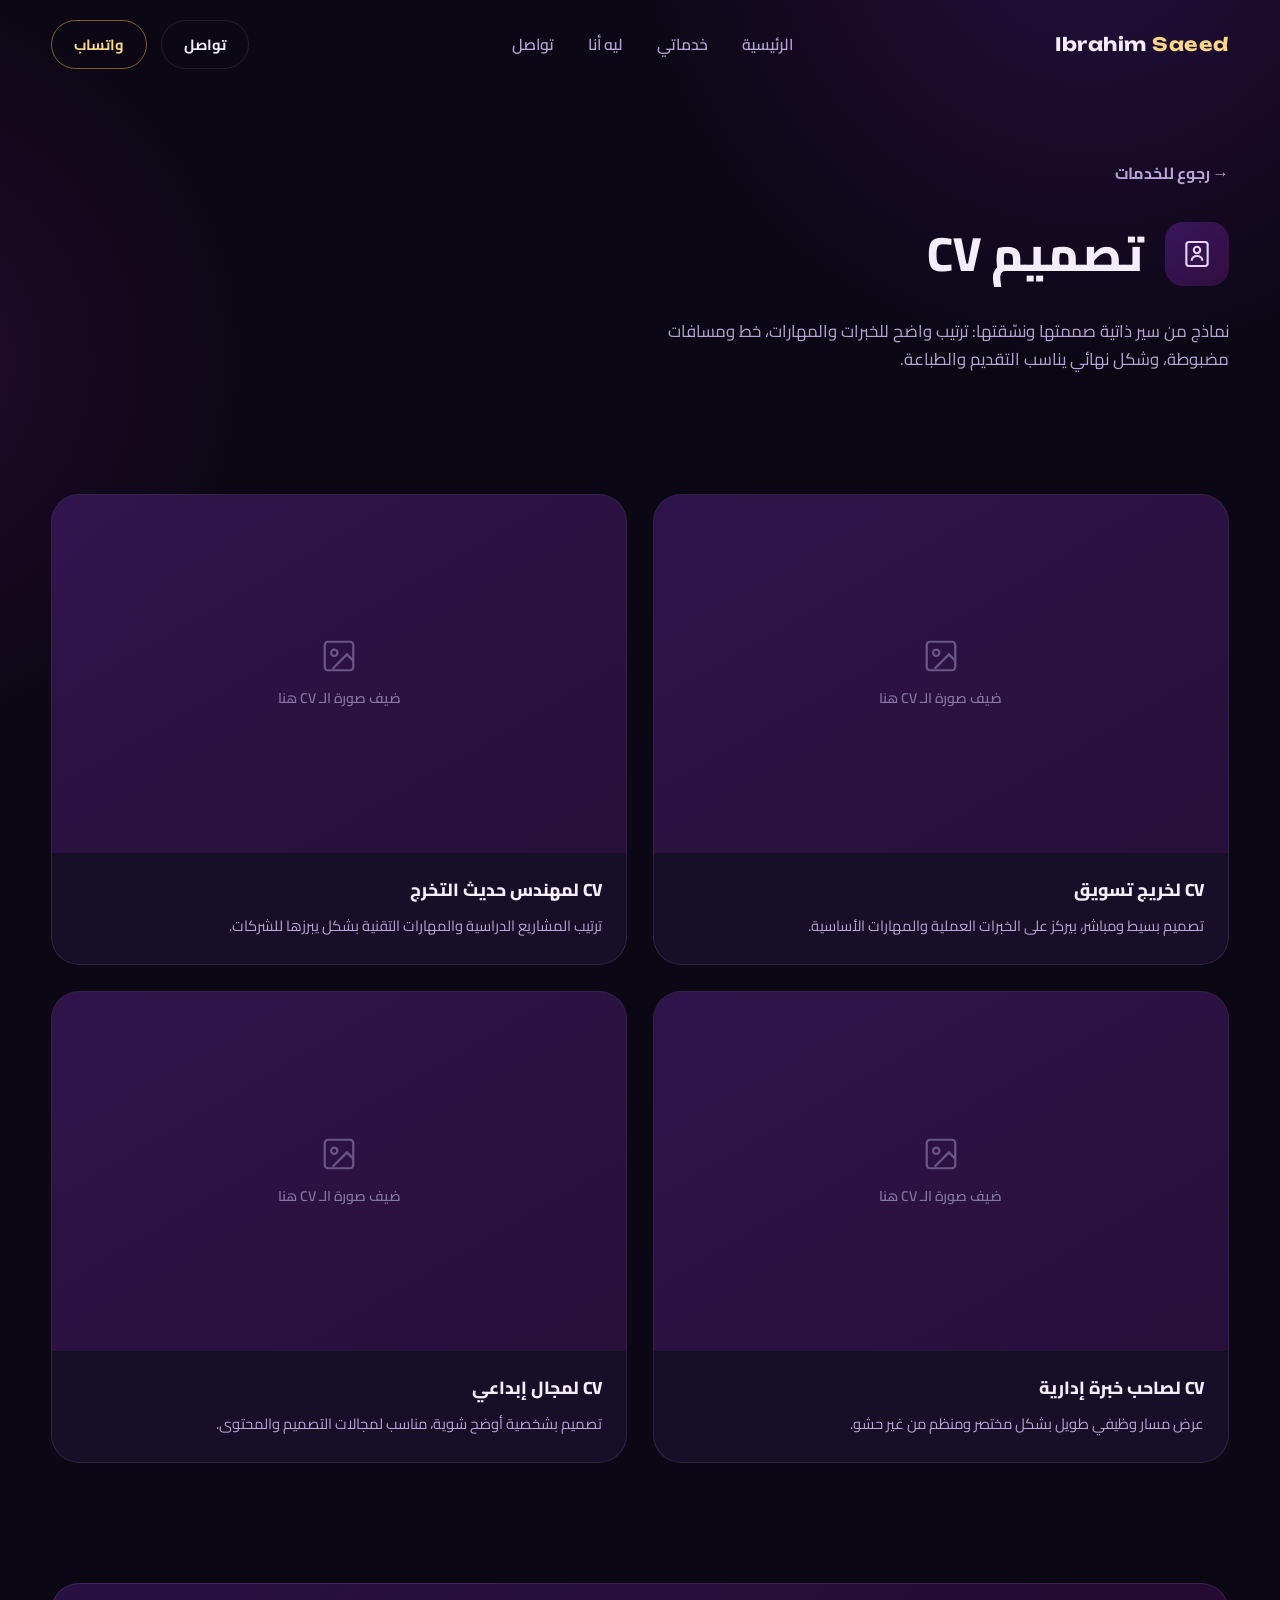
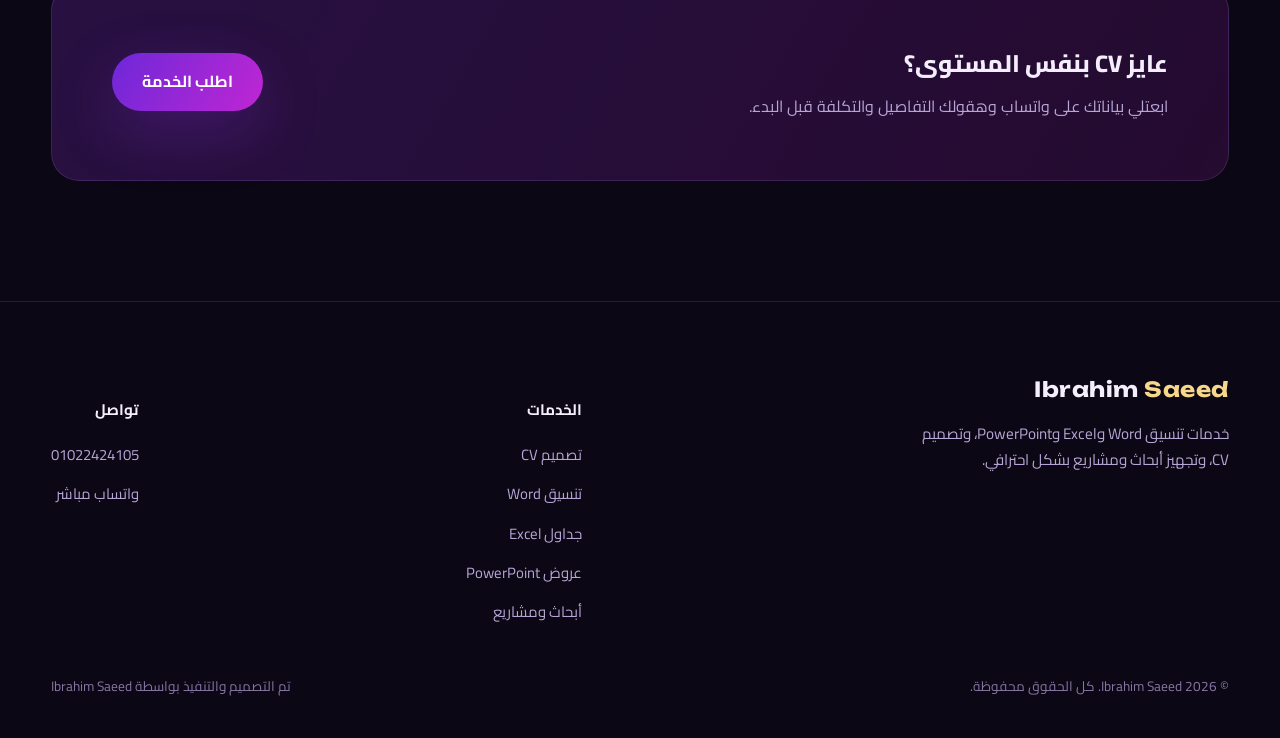
==== services/cv.html @ fe92f4c6 "Remove versioning from script.js reference" ====
<!DOCTYPE html>
<html lang="ar" dir="rtl">
<head>
<meta charset="UTF-8">
<meta name="viewport" content="width=device-width, initial-scale=1.0">
<title>تصميم CV — Ibrahim Saeed</title>
<link rel="stylesheet" href="../assets/style.css">
</head>
<body>

<nav class="nav scrolled">
  <div class="container">
    <a href="../index.html" class="brand">Ibrahim <span>Saeed</span></a>
    <ul class="nav-links">
      <li><a href="../index.html">الرئيسية</a></li>
      <li><a href="../index.html#services">خدماتي</a></li>
      <li><a href="../index.html#why">ليه أنا</a></li>
      <li><a href="../index.html#contact">تواصل</a></li>
    </ul>
    <div class="nav-cta">
      <a href="../index.html#contact" class="btn btn-ghost">تواصل</a>
      <a href="https://wa.me/201022424105" target="_blank" class="btn btn-gold">واتساب</a>
    </div>
    <button class="burger" aria-label="فتح القائمة"><span></span><span></span><span></span></button>
  </div>
</nav>

<div class="mobile-panel">
  <a href="../index.html">الرئيسية</a>
  <a href="../index.html#services">خدماتي</a>
  <a href="../index.html#why">ليه أنا</a>
  <a href="../index.html#contact">تواصل</a>
  <a href="https://wa.me/201022424105" target="_blank" class="btn btn-gold" style="width:fit-content">تواصل واتساب</a>
</div>

<header class="svc-hero">
  <div class="container">
    <a href="../index.html#services" class="svc-back">→ رجوع للخدمات</a>
    <div class="svc-hero-top">
      <div class="svc-hero-icon">
        <svg viewBox="0 0 24 24" fill="none" stroke="#e6d4ff" stroke-width="1.6"><rect x="4" y="3" width="16" height="18" rx="2"/><circle cx="12" cy="9" r="2.4"/><path d="M8 17c0-2.2 1.8-3.5 4-3.5s4 1.3 4 3.5"/></svg>
      </div>
      <h1>تصميم CV</h1>
    </div>
    <p>نماذج من سير ذاتية صممتها ونسّقتها: ترتيب واضح للخبرات والمهارات، خط ومسافات مضبوطة، وشكل نهائي يناسب التقديم والطباعة.</p>
  </div>
</header>

<section class="projects">
  <div class="container">
    <div class="projects-grid">

      <div class="project-card will-reveal">
        <div class="project-media">
          <!-- استبدل الـ div اللي جوه بـ: <img src="../images/cv-1.jpg" alt="CV تسويق"> -->
          <div class="media-placeholder">
            <svg viewBox="0 0 24 24" fill="none" stroke="currentColor" stroke-width="1.4"><rect x="3" y="3" width="18" height="18" rx="2"/><circle cx="9" cy="10" r="2"/><path d="m21 15-4-4-9 9"/></svg>
            <span>ضيف صورة الـ CV هنا</span>
          </div>
        </div>
        <div class="project-info">
          <h3>CV لخريج تسويق</h3>
          <p>تصميم بسيط ومباشر، بيركز على الخبرات العملية والمهارات الأساسية.</p>
        </div>
      </div>

      <div class="project-card will-reveal" style="transition-delay:.05s">
        <div class="project-media">
          <!-- استبدل الـ div اللي جوه بـ: <img src="../images/cv-2.jpg" alt="CV هندسة"> -->
          <div class="media-placeholder">
            <svg viewBox="0 0 24 24" fill="none" stroke="currentColor" stroke-width="1.4"><rect x="3" y="3" width="18" height="18" rx="2"/><circle cx="9" cy="10" r="2"/><path d="m21 15-4-4-9 9"/></svg>
            <span>ضيف صورة الـ CV هنا</span>
          </div>
        </div>
        <div class="project-info">
          <h3>CV لمهندس حديث التخرج</h3>
          <p>ترتيب المشاريع الدراسية والمهارات التقنية بشكل يبرزها للشركات.</p>
        </div>
      </div>

      <div class="project-card will-reveal" style="transition-delay:.1s">
        <div class="project-media">
          <!-- استبدل الـ div اللي جوه بـ: <img src="../images/cv-3.jpg" alt="CV إداري"> -->
          <div class="media-placeholder">
            <svg viewBox="0 0 24 24" fill="none" stroke="currentColor" stroke-width="1.4"><rect x="3" y="3" width="18" height="18" rx="2"/><circle cx="9" cy="10" r="2"/><path d="m21 15-4-4-9 9"/></svg>
            <span>ضيف صورة الـ CV هنا</span>
          </div>
        </div>
        <div class="project-info">
          <h3>CV لصاحب خبرة إدارية</h3>
          <p>عرض مسار وظيفي طويل بشكل مختصر ومنظم من غير حشو.</p>
        </div>
      </div>

      <div class="project-card will-reveal" style="transition-delay:.15s">
        <div class="project-media">
          <!-- استبدل الـ div اللي جوه بـ: <img src="../images/cv-4.jpg" alt="CV إبداعي"> -->
          <div class="media-placeholder">
            <svg viewBox="0 0 24 24" fill="none" stroke="currentColor" stroke-width="1.4"><rect x="3" y="3" width="18" height="18" rx="2"/><circle cx="9" cy="10" r="2"/><path d="m21 15-4-4-9 9"/></svg>
            <span>ضيف صورة الـ CV هنا</span>
          </div>
        </div>
        <div class="project-info">
          <h3>CV لمجال إبداعي</h3>
          <p>تصميم بشخصية أوضح شوية، مناسب لمجالات التصميم والمحتوى.</p>
        </div>
      </div>

    </div>
  </div>
</section>

<section>
  <div class="container">
    <div class="cta-band will-reveal">
      <div>
        <h3>عايز CV بنفس المستوى؟</h3>
        <p>ابعتلي بياناتك على واتساب وهقولك التفاصيل والتكلفة قبل البدء.</p>
      </div>
      <a href="https://wa.me/201022424105" target="_blank" class="btn btn-primary">اطلب الخدمة</a>
    </div>
  </div>
</section>

<footer>
  <div class="container">
    <div class="footer-grid">
      <div class="footer-brand">
        <a href="../index.html" class="brand">Ibrahim <span>Saeed</span></a>
        <p>خدمات تنسيق Word وExcel وPowerPoint، وتصميم CV، وتجهيز أبحاث ومشاريع بشكل احترافي.</p>
      </div>
      <div class="footer-col">
        <h5>الخدمات</h5>
        <ul>
          <li><a href="cv.html">تصميم CV</a></li>
          <li><a href="word.html">تنسيق Word</a></li>
          <li><a href="excel.html">جداول Excel</a></li>
          <li><a href="powerpoint.html">عروض PowerPoint</a></li>
          <li><a href="research.html">أبحاث ومشاريع</a></li>
        </ul>
      </div>
      <div class="footer-col">
        <h5>تواصل</h5>
        <ul>
          <li><a href="tel:01022424105" class="ltr" style="display:inline-block">01022424105</a></li>
          <li><a href="https://wa.me/201022424105" target="_blank">واتساب مباشر</a></li>
        </ul>
      </div>
    </div>
    <div class="footer-bottom">
      <span>© 2026 Ibrahim Saeed. كل الحقوق محفوظة.</span>
      <span>تم التصميم والتنفيذ بواسطة Ibrahim Saeed</span>
    </div>
  </div>
</footer>

<div class="lightbox">
  <button class="lightbox-close" aria-label="قفل">✕</button>
  <div class="lightbox-inner"></div>
</div>

<script src="../assets/script.js"></script></html>
---- assets/style.css ----
@import url('https://fonts.googleapis.com/css2?family=Cairo:wght@400;500;600;700;800&family=Unbounded:wght@600;700;800;900&display=swap');

:root{
  --bg: #0b0714;
  --bg-soft: #130a22;
  --surface: rgba(36, 20, 58, 0.55);
  --surface-solid: #1b0f30;
  --border: rgba(180, 150, 230, 0.16);

  --violet-1: #6d28d9;
  --violet-2: #9333ea;
  --magenta: #c026d3;
  --gold: #f0b93f;
  --gold-soft: #f7d78a;

  --text-1: #f4eefc;
  --text-2: #b6a6d6;
  --text-3: #8676a3;

  --radius-lg: 28px;
  --radius-md: 18px;
  --radius-sm: 10px;

  --shadow-glow: 0 20px 60px rgba(147, 51, 234, 0.25);
  --shadow-gold: 0 14px 40px rgba(240, 185, 63, 0.18);

  --ease: cubic-bezier(.22,1,.36,1);
}

*,*::before,*::after{ box-sizing: border-box; }

html{ scroll-behavior: smooth; }

body{
  margin:0;
  background: var(--bg);
  color: var(--text-1);
  font-family: 'Cairo', sans-serif;
  direction: rtl;
  overflow-x: hidden;
  line-height: 1.7;
}

body::before{
  content:'';
  position: fixed;
  inset: 0;
  z-index: 0;
  pointer-events: none;
  background:
    radial-gradient(60vw 60vw at 85% -10%, rgba(147,51,234,0.20), transparent 60%),
    radial-gradient(50vw 50vw at -10% 40%, rgba(192,38,212,0.14), transparent 60%),
    var(--bg);
}

img{ max-width: 100%; display:block; }
a{ color: inherit; text-decoration: none; }
ul{ list-style: none; margin:0; padding:0; }
button{ font-family: inherit; cursor:pointer; border:none; background:none; color:inherit; }
h1,h2,h3,h4{ margin:0; }
p{ margin:0; }

.ltr{ direction: ltr; unicode-bidi: isolate; }

.container{
  width: min(1180px, 92%);
  margin-inline: auto;
  position: relative;
  z-index: 1;
}

.section-tag{
  display:inline-block;
  color: var(--gold-soft);
  font-weight: 700;
  font-size: 0.95rem;
  margin-bottom: 14px;
}

.section-heading{
  font-size: clamp(1.8rem, 3.4vw, 2.6rem);
  font-weight: 800;
  color: var(--text-1);
  max-width: 620px;
}

.section-sub{
  color: var(--text-2);
  max-width: 560px;
  margin-top: 12px;
  font-size: 1.02rem;
}

/* ---------- Buttons ---------- */
.btn{
  display:inline-flex;
  align-items:center;
  gap:10px;
  padding: 15px 30px;
  border-radius: 999px;
  font-weight: 700;
  font-size: 1rem;
  transition: transform .35s var(--ease), box-shadow .35s var(--ease), filter .35s var(--ease);
  white-space: nowrap;
}
.btn:active{ transform: scale(.97); }

.btn-primary{
  background: linear-gradient(120deg, var(--violet-1), var(--magenta));
  color: #fff;
  box-shadow: var(--shadow-glow);
}
.btn-primary:hover{ transform: translateY(-3px); filter: brightness(1.1); }

.btn-gold{
  background: transparent;
  color: var(--gold-soft);
  border: 1.5px solid rgba(240,185,63,0.5);
}
.btn-gold:hover{
  background: rgba(240,185,63,0.1);
  border-color: var(--gold);
  transform: translateY(-3px);
  box-shadow: var(--shadow-gold);
}

.btn-ghost{
  color: var(--text-1);
  border: 1.5px solid var(--border);
  padding: 12px 24px;
}
.btn-ghost:hover{ background: rgba(255,255,255,0.05); }

/* ---------- Navbar ---------- */
.nav{
  position: fixed;
  top: 0; inset-inline: 0;
  z-index: 100;
  padding: 20px 0;
  transition: padding .4s var(--ease), background .4s var(--ease), border-color .4s var(--ease);
  border-bottom: 1px solid transparent;
}
.nav.scrolled{
  padding: 12px 0;
  background: rgba(11, 7, 20, 0.75);
  backdrop-filter: blur(16px);
  border-color: var(--border);
}
.nav .container{
  display:flex;
  align-items:center;
  justify-content: space-between;
}
.brand{
  font-family: 'Unbounded', sans-serif;
  font-weight: 700;
  font-size: 1.15rem;
  letter-spacing: .5px;
  color: var(--text-1);
}
.brand span{ color: var(--gold-soft); }

.nav-links{
  display:flex;
  align-items:center;
  gap: 34px;
}
.nav-links a{
  color: var(--text-2);
  font-weight: 600;
  font-size: .98rem;
  position: relative;
  padding: 4px 0;
  transition: color .3s;
}
.nav-links a::after{
  content:'';
  position:absolute;
  right:0; bottom:-2px;
  width:0; height:2px;
  background: linear-gradient(90deg, var(--violet-2), var(--magenta));
  transition: width .3s var(--ease);
}
.nav-links a:hover{ color: var(--text-1); }
.nav-links a:hover::after{ width:100%; }

.nav-cta{ display:flex; align-items:center; gap:14px; }
.nav-cta .btn{ padding: 11px 22px; font-size: .92rem; }

.burger{
  display:none;
  width: 42px; height: 42px;
  border-radius: 12px;
  border: 1px solid var(--border);
  align-items:center; justify-content:center;
  flex-direction: column;
  gap: 5px;
}
.burger span{
  width: 18px; height: 2px;
  background: var(--text-1);
  border-radius: 2px;
  transition: transform .3s, opacity .3s;
}
.burger.open span:nth-child(1){ transform: translateY(7px) rotate(45deg); }
.burger.open span:nth-child(2){ opacity:0; }
.burger.open span:nth-child(3){ transform: translateY(-7px) rotate(-45deg); }

.mobile-panel{
  position: fixed;
  top: 0; inset-inline: 0;
  background: var(--surface-solid);
  padding: 100px 8% 40px;
  transform: translateY(-110%);
  transition: transform .45s var(--ease);
  z-index: 90;
  display:flex;
  flex-direction: column;
  gap: 26px;
  border-bottom: 1px solid var(--border);
}
.mobile-panel.open{ transform: translateY(0); }
.mobile-panel a{
  font-size: 1.2rem;
  font-weight: 700;
  color: var(--text-1);
}

/* ---------- Hero ---------- */
.hero{
  position: relative;
  padding: 170px 0 120px;
  min-height: 92vh;
  display:flex;
  align-items:center;
}
.hero-grid{
  display:grid;
  grid-template-columns: 1.1fr 0.9fr;
  gap: 40px;
  align-items:center;
}
.hero-eyebrow{
  font-family: 'Unbounded', sans-serif;
  font-size: .8rem;
  color: var(--gold-soft);
  letter-spacing: 1px;
  margin-bottom: 18px;
  opacity:0;
}
.hero-name{
  font-family: 'Unbounded', sans-serif;
  font-weight: 800;
  font-size: clamp(2.6rem, 6vw, 4.6rem);
  line-height: 1.05;
  color: var(--text-1);
  opacity:0;
}
.hero-role{
  font-size: clamp(1.2rem, 2.2vw, 1.6rem);
  font-weight: 700;
  margin-top: 18px;
  background: linear-gradient(120deg, var(--gold-soft), var(--magenta) 70%);
  -webkit-background-clip: text;
  background-clip: text;
  color: transparent;
  opacity:0;
}
.hero-desc{
  margin-top: 22px;
  color: var(--text-2);
  max-width: 480px;
  font-size: 1.05rem;
  opacity:0;
}
.hero-actions{
  margin-top: 38px;
  display:flex;
  gap: 16px;
  flex-wrap: wrap;
  opacity:0;
}

.reveal{ animation: revealUp .9s var(--ease) forwards; }

@keyframes revealUp{
  from{ opacity:0; transform: translateY(24px); }
  to{ opacity:1; transform: translateY(0); }
}

/* floating document cluster */
.doc-stage{
  position: relative;
  height: 460px;
}
.doc-card{
  position: absolute;
  width: 190px;
  padding: 20px;
  border-radius: var(--radius-md);
  background: linear-gradient(155deg, rgba(255,255,255,0.07), rgba(255,255,255,0.02));
  border: 1px solid var(--border);
  backdrop-filter: blur(6px);
  box-shadow: 0 30px 60px rgba(0,0,0,0.35);
  clip-path: polygon(0 0, 78% 0, 100% 22%, 100% 100%, 0 100%);
  animation: float 7s ease-in-out infinite;
}
.doc-card .fold{
  position:absolute; top:0; right:0;
  width: 22%; height: 22%;
  background: rgba(255,255,255,0.08);
  clip-path: polygon(0 0, 100% 0, 100% 100%);
}
.doc-card .line{
  height: 7px;
  border-radius: 4px;
  background: rgba(255,255,255,0.14);
  margin-bottom: 9px;
}
.doc-card .line.short{ width: 55%; }
.doc-card .badge{
  margin-top: 14px;
  display:inline-block;
  font-size: .72rem;
  font-weight: 700;
  padding: 5px 12px;
  border-radius: 999px;
}

.doc-1{ top: 4%; right: 8%; z-index:3; animation-delay: 0s; }
.doc-1 .badge{ background: rgba(147,51,234,0.25); color:#e6d4ff; }
.doc-2{ top: 30%; right: 42%; width: 170px; z-index:2; animation-delay: 1.4s; }
.doc-2 .badge{ background: rgba(240,185,63,0.2); color: var(--gold-soft); }
.doc-3{ top: 55%; right: 4%; width: 175px; z-index:1; animation-delay: 2.6s; }
.doc-3 .badge{ background: rgba(192,38,212,0.22); color:#f6c9f2; }
.doc-4{ top: 62%; right: 46%; width: 150px; z-index:2; animation-delay: 3.6s; opacity:.9; }
.doc-4 .badge{ background: rgba(147,51,234,0.2); color:#e6d4ff; }

@keyframes float{
  0%, 100%{ transform: translateY(0) rotate(var(--rot, -4deg)); }
  50%{ transform: translateY(-16px) rotate(calc(var(--rot, -4deg) * -1)); }
}
.doc-1{ --rot: -6deg; }
.doc-2{ --rot: 4deg; }
.doc-3{ --rot: -3deg; }
.doc-4{ --rot: 5deg; }

.cursor-glow{
  position: absolute;
  inset:0;
  border-radius: inherit;
  background: radial-gradient(240px circle at var(--x,50%) var(--y,50%), rgba(147,51,234,0.16), transparent 60%);
  pointer-events:none;
}

/* ---------- Services ---------- */
.services{ padding: 120px 0; }
.services-head{
  display:flex;
  justify-content: space-between;
  align-items:flex-end;
  flex-wrap: wrap;
  gap: 20px;
  margin-bottom: 56px;
}

.services-grid{
  display:grid;
  grid-template-columns: repeat(3, 1fr);
  gap: 24px;
}
.service-card{
  position: relative;
  padding: 34px 28px;
  border-radius: var(--radius-lg);
  background: var(--surface);
  border: 1px solid var(--border);
  overflow:hidden;
  transition: transform .1s linear, border-color .35s var(--ease);
  transform-style: preserve-3d;
}
.service-card:hover{ border-color: rgba(147,51,234,0.5); }
.service-card::before{
  content:'';
  position:absolute; inset:0;
  background: radial-gradient(220px circle at var(--mx,50%) var(--my,50%), rgba(147,51,234,0.22), transparent 65%);
  opacity:0;
  transition: opacity .4s;
  pointer-events:none;
}
.service-card:hover::before{ opacity:1; }

.service-icon{
  width: 56px; height:56px;
  border-radius: 16px;
  display:flex; align-items:center; justify-content:center;
  background: linear-gradient(135deg, rgba(147,51,234,0.25), rgba(192,38,212,0.18));
  margin-bottom: 22px;
}
.service-icon svg{ width: 28px; height:28px; }

.service-card h3{
  font-size: 1.25rem;
  font-weight: 800;
  margin-bottom: 10px;
}
.service-card p{
  color: var(--text-2);
  font-size: .96rem;
  margin-bottom: 24px;
  min-height: 66px;
}
.service-link{
  display:inline-flex;
  align-items:center;
  gap:8px;
  font-weight: 700;
  color: var(--gold-soft);
  font-size: .95rem;
}
.service-link .arrow{
  transition: transform .3s var(--ease);
  display:inline-block;
}
.service-card:hover .service-link .arrow{ transform: translateX(-5px); }

/* ---------- Why ---------- */
.why{ padding: 60px 0 130px; }
.why-grid{
  display:grid;
  grid-template-columns: repeat(3,1fr);
  gap: 24px;
  border-top: 1px solid var(--border);
  border-bottom: 1px solid var(--border);
  padding: 46px 0;
}
.why-item h4{
  font-size: 1.1rem;
  font-weight: 800;
  margin-bottom: 10px;
  color: var(--text-1);
}
.why-item p{ color: var(--text-2); font-size: .95rem; }
.why-num{
  font-family:'Unbounded',sans-serif;
  color: var(--gold-soft);
  font-size: .85rem;
  margin-bottom: 14px;
  display:block;
}

/* ---------- Service page hero ---------- */
.svc-hero{
  padding: 160px 0 80px;
  position: relative;
}
.svc-back{
  display:inline-flex;
  align-items:center;
  gap:8px;
  color: var(--text-2);
  font-weight: 700;
  margin-bottom: 26px;
  transition: color .3s, gap .3s;
}
.svc-back:hover{ color: var(--text-1); gap: 12px; }
.svc-hero-top{
  display:flex;
  align-items:center;
  gap: 22px;
  margin-bottom: 22px;
}
.svc-hero-icon{
  width: 64px; height:64px;
  border-radius: 18px;
  display:flex; align-items:center; justify-content:center;
  background: linear-gradient(135deg, rgba(147,51,234,0.3), rgba(192,38,212,0.2));
}
.svc-hero-icon svg{ width:32px; height:32px; }
.svc-hero h1{
  font-size: clamp(2rem, 4vw, 3rem);
  font-weight: 800;
}
.svc-hero p{
  max-width: 620px;
  color: var(--text-2);
  font-size: 1.05rem;
}

/* ---------- Projects grid ---------- */
.projects{ padding: 40px 0 120px; }
.projects-grid{
  display:grid;
  grid-template-columns: repeat(2, 1fr);
  gap: 26px;
}
.project-card{
  border-radius: var(--radius-lg);
  overflow:hidden;
  background: var(--surface);
  border: 1px solid var(--border);
  transition: transform .1s linear, box-shadow .4s var(--ease);
}
.project-card:hover{ box-shadow: 0 30px 60px rgba(147,51,234,0.2); }
.project-media{
  aspect-ratio: 16/10;
  position: relative;
  background: linear-gradient(150deg, rgba(147,51,234,0.18), rgba(192,38,212,0.1));
  cursor: pointer;
}
.project-media img, .project-media video{
  width:100%; height:100%; object-fit: cover;
}
.media-placeholder{
  position:absolute; inset:0;
  display:flex; flex-direction:column;
  align-items:center; justify-content:center;
  gap: 12px;
  color: var(--text-3);
}
.media-placeholder svg{ width:38px; height:38px; opacity:.7; }
.media-placeholder span{ font-size: .88rem; font-weight:600; }

.project-info{ padding: 22px 24px 26px; }
.project-info h3{ font-size: 1.1rem; font-weight: 800; margin-bottom: 8px; }
.project-info p{ color: var(--text-2); font-size: .92rem; }

/* lightbox */
.lightbox{
  position: fixed; inset:0;
  background: rgba(6,3,12,0.9);
  backdrop-filter: blur(6px);
  display:flex; align-items:center; justify-content:center;
  z-index: 200;
  opacity:0; pointer-events:none;
  transition: opacity .3s;
  padding: 30px;
}
.lightbox.open{ opacity:1; pointer-events:auto; }
.lightbox-inner{
  max-width: 900px; width:100%;
  border-radius: var(--radius-lg);
  overflow:hidden;
  background: var(--surface-solid);
  border: 1px solid var(--border);
}
.lightbox-inner .project-media{ aspect-ratio: 16/9; }
.lightbox-close{
  position:absolute; top: 24px; left:24px;
  width: 44px; height:44px;
  border-radius: 50%;
  background: var(--surface-solid);
  border: 1px solid var(--border);
  display:flex; align-items:center; justify-content:center;
  font-size: 1.3rem;
}

/* ---------- CTA band ---------- */
.cta-band{
  margin: 0 0 120px;
  padding: 60px;
  border-radius: var(--radius-lg);
  background: linear-gradient(120deg, rgba(147,51,234,0.22), rgba(192,38,212,0.14));
  border: 1px solid var(--border);
  display:flex;
  align-items:center;
  justify-content: space-between;
  gap: 30px;
  flex-wrap: wrap;
}
.cta-band h3{ font-size: 1.5rem; font-weight:800; max-width: 480px; }
.cta-band p{ color: var(--text-2); margin-top: 8px; }

/* ---------- Footer ---------- */
footer{
  position: relative;
  padding: 70px 0 40px;
  border-top: 1px solid var(--border);
}
.footer-grid{
  display:flex;
  justify-content: space-between;
  flex-wrap: wrap;
  gap: 40px;
  margin-bottom: 50px;
}
.footer-brand .brand{ font-size: 1.3rem; margin-bottom: 14px; display:block; }
.footer-brand p{ color: var(--text-2); max-width: 320px; font-size: .95rem; }
.footer-col h5{ font-size: .95rem; margin-bottom: 18px; color: var(--text-1); }
.footer-col ul{ display:flex; flex-direction:column; gap: 12px; }
.footer-col a{ color: var(--text-2); font-size: .93rem; transition: color .3s; }
.footer-col a:hover{ color: var(--gold-soft); }
.footer-bottom{
  display:flex; justify-content:space-between;
  color: var(--text-3);
  font-size: .85rem;
  flex-wrap: wrap;
  gap: 10px;
}

/* ---------- Scroll reveal (single, purposeful) ---------- */
.will-reveal{ opacity:0; transform: translateY(28px); transition: opacity .8s var(--ease), transform .8s var(--ease); }
.will-reveal.in{ opacity:1; transform: translateY(0); }

/* ---------- Responsive ---------- */
@media (max-width: 980px){
  .hero-grid{ grid-template-columns: 1fr; }
  .doc-stage{ height: 320px; margin-top: 20px; }
  .services-grid{ grid-template-columns: repeat(2,1fr); }
  .why-grid{ grid-template-columns: 1fr 1fr; }
  .projects-grid{ grid-template-columns: 1fr; }
}
@media (max-width: 760px){
  .nav-links, .nav-cta .btn-ghost{ display:none; }
  .burger{ display:flex; }
  .services-grid{ grid-template-columns: 1fr; }
  .why-grid{ grid-template-columns: 1fr; }
  .cta-band{ padding: 36px 26px; flex-direction: column; align-items:flex-start; }
  .footer-grid{ flex-direction: column; }
  .hero{ padding: 140px 0 80px; }
}

@media (prefers-reduced-motion: reduce){
  *{ animation-duration: .001s !important; transition-duration: .001s !important; }
}
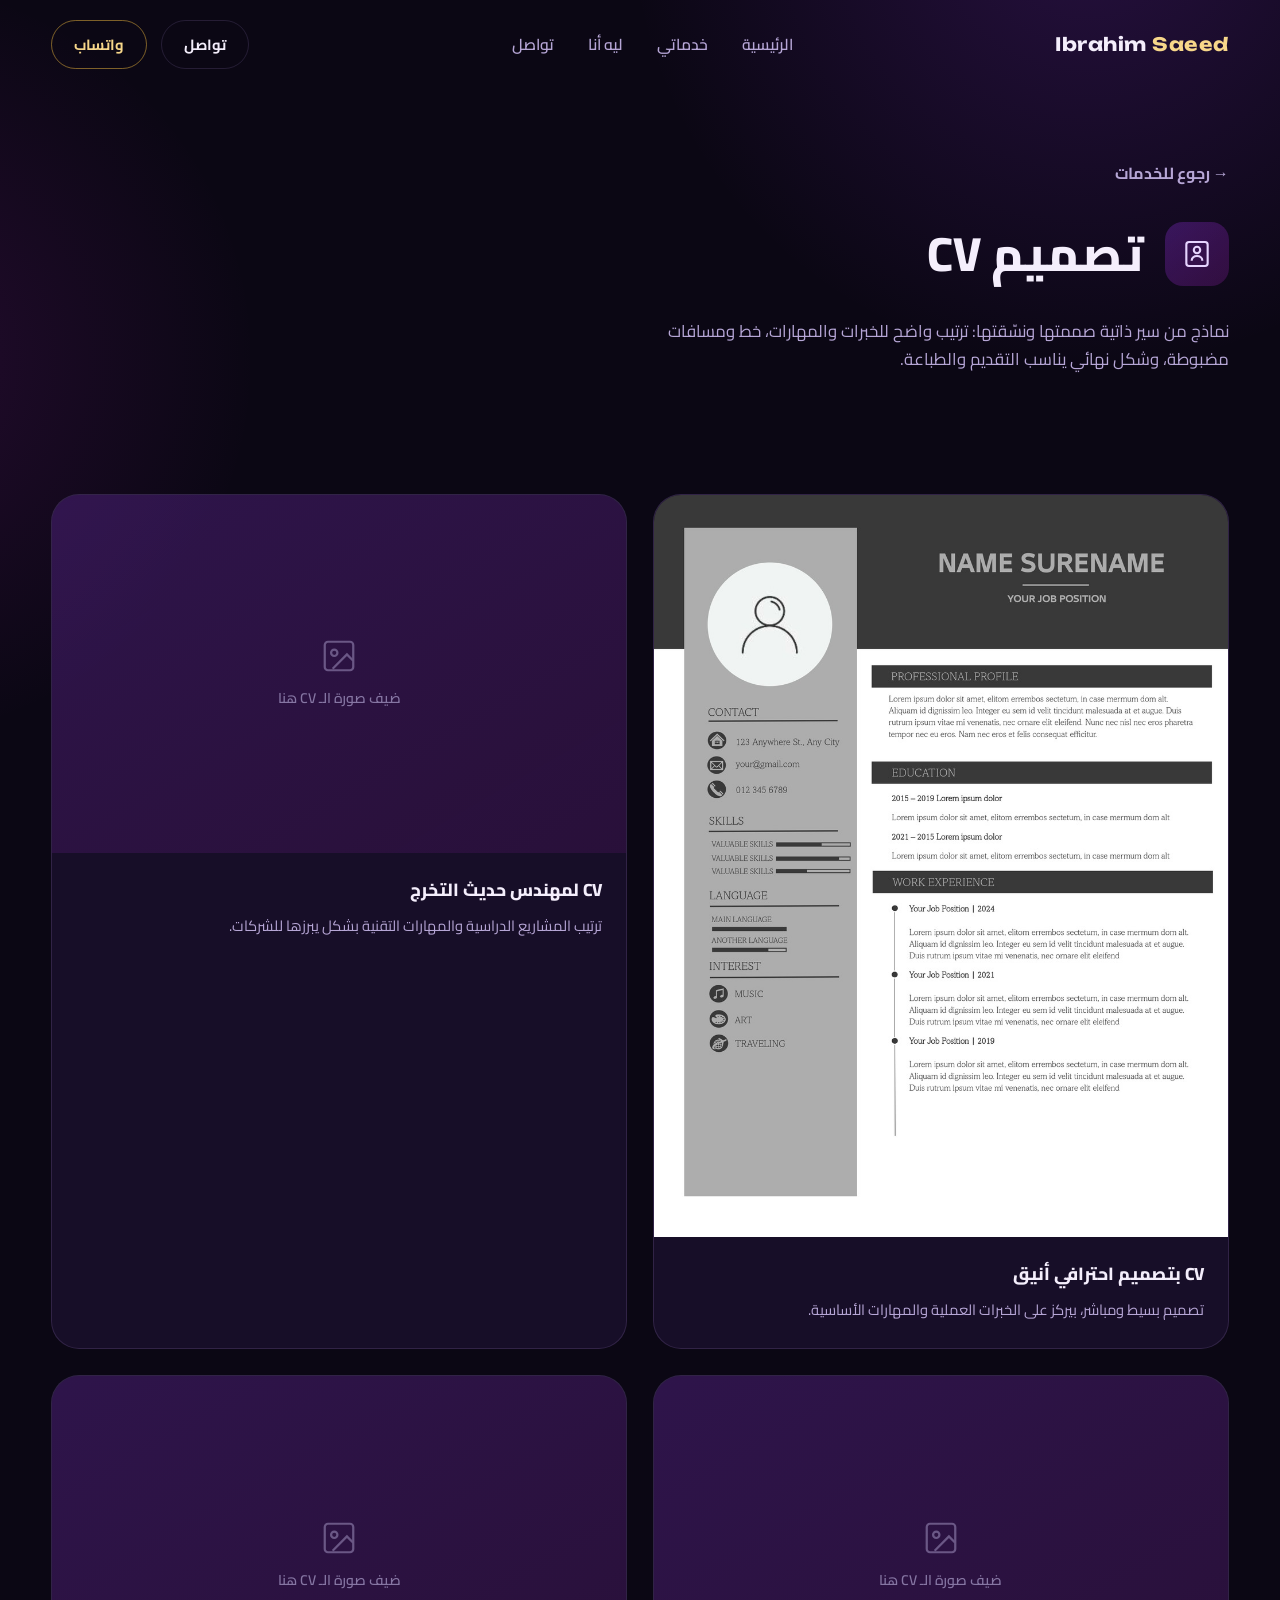
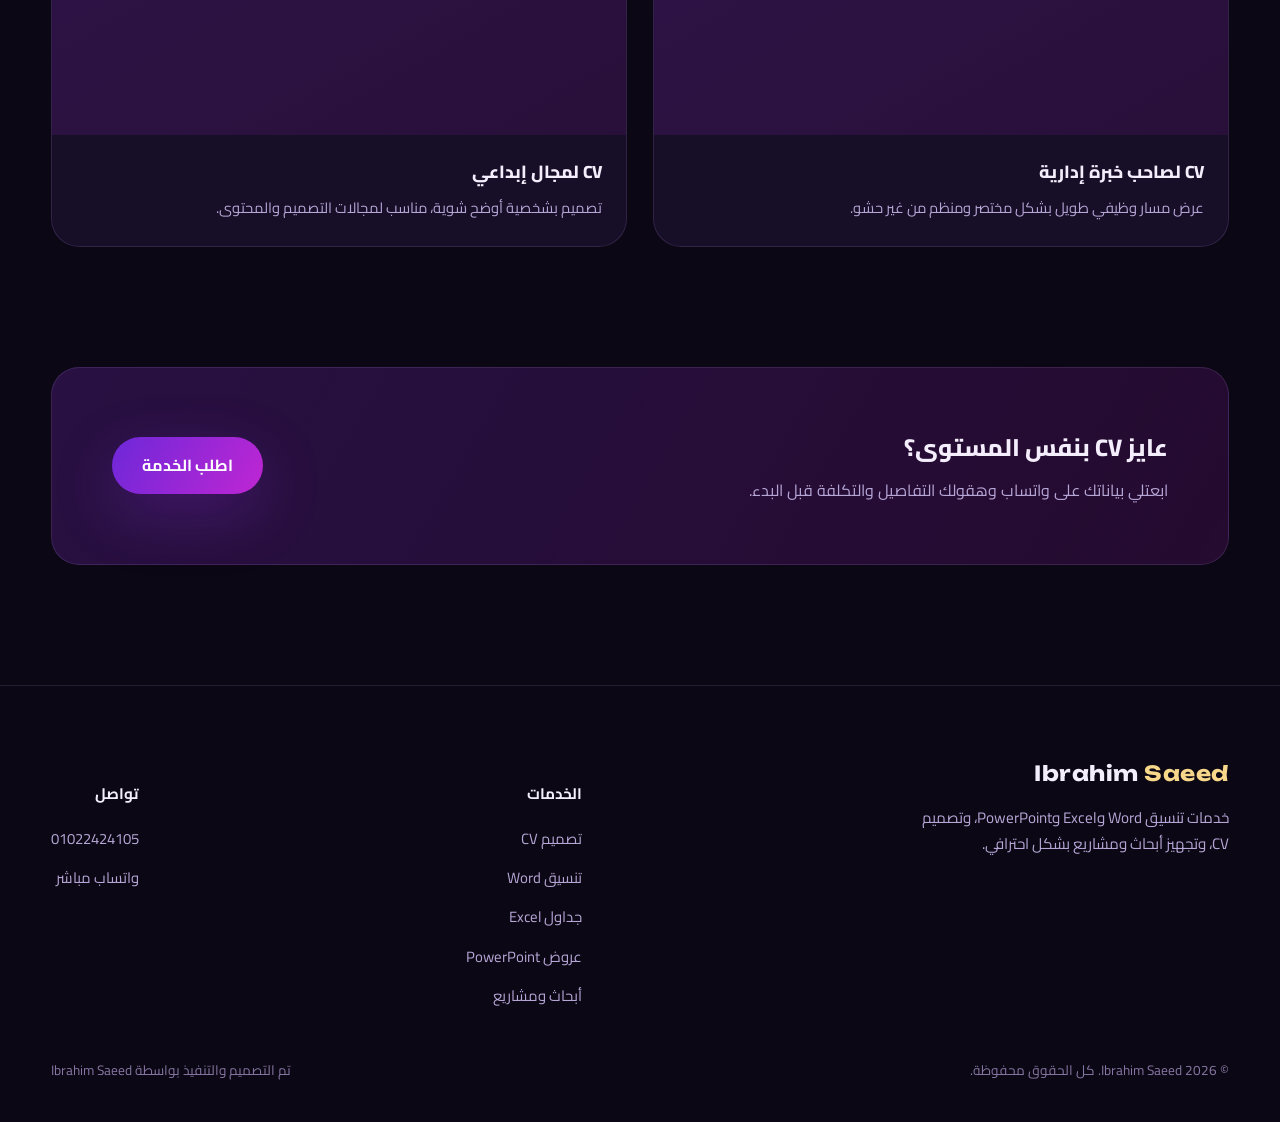
==== commit 6173a3fa: "Update CV image and title in cv.html" ====
--- a/services/cv.html
+++ b/services/cv.html
@@ -51,15 +51,11 @@
     <div class="projects-grid">
 
       <div class="project-card will-reveal">
-        <div class="project-media">
-          <!-- استبدل الـ div اللي جوه بـ: <img src="../images/cv-1.jpg" alt="CV تسويق"> -->
-          <div class="media-placeholder">
-            <svg viewBox="0 0 24 24" fill="none" stroke="currentColor" stroke-width="1.4"><rect x="3" y="3" width="18" height="18" rx="2"/><circle cx="9" cy="10" r="2"/><path d="m21 15-4-4-9 9"/></svg>
-            <span>ضيف صورة الـ CV هنا</span>
-          </div>
+        <div class="project-media" style="aspect-ratio:1000/1294;">
+          <img src="../images/cv-1.jpg" alt="قالب CV احترافي بتصميم رمادي أنيق">
         </div>
         <div class="project-info">
-          <h3>CV لخريج تسويق</h3>
+          <h3>CV بتصميم احترافي أنيق</h3>
           <p>تصميم بسيط ومباشر، بيركز على الخبرات العملية والمهارات الأساسية.</p>
         </div>
       </div>
@@ -159,4 +155,6 @@
   <div class="lightbox-inner"></div>
 </div>
 
-<script src="../assets/script.js"></script></html>
+<script src="../assets/script.js?v=2"></script>
+</body>
+</html>
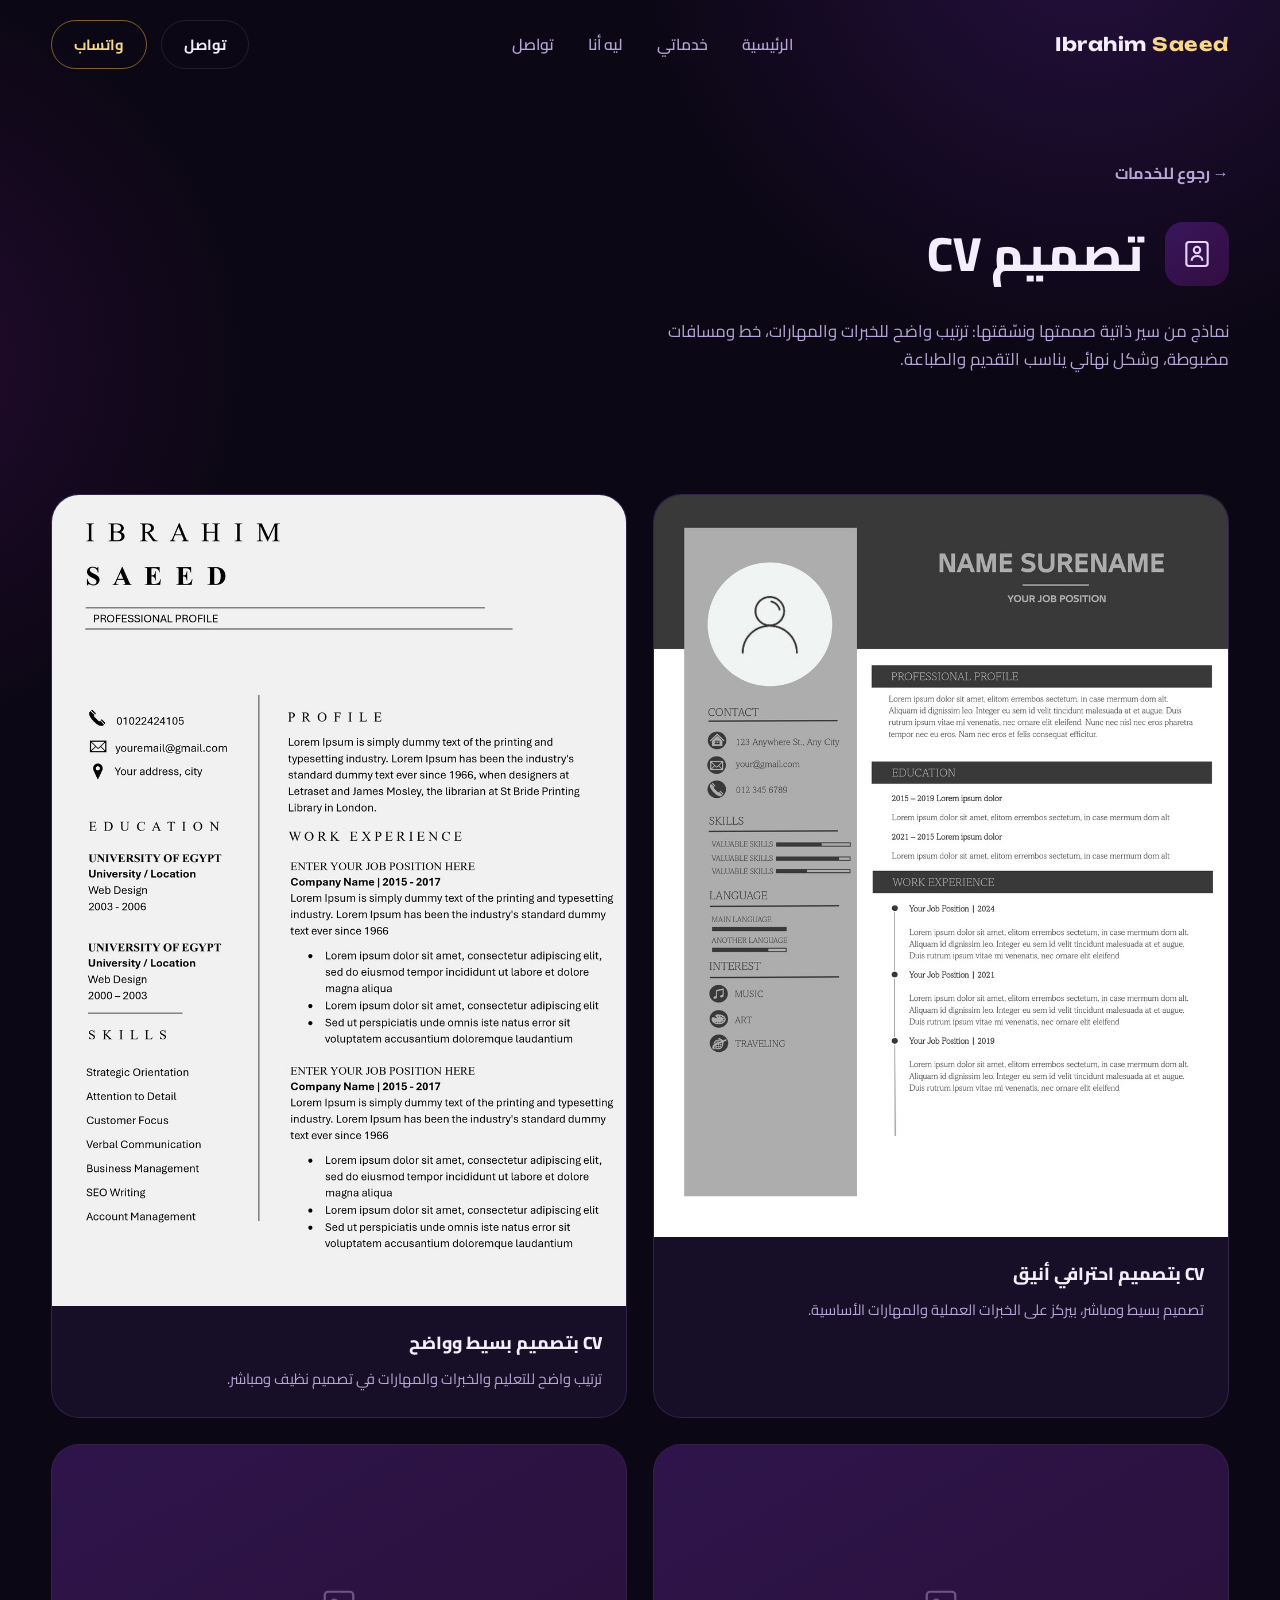
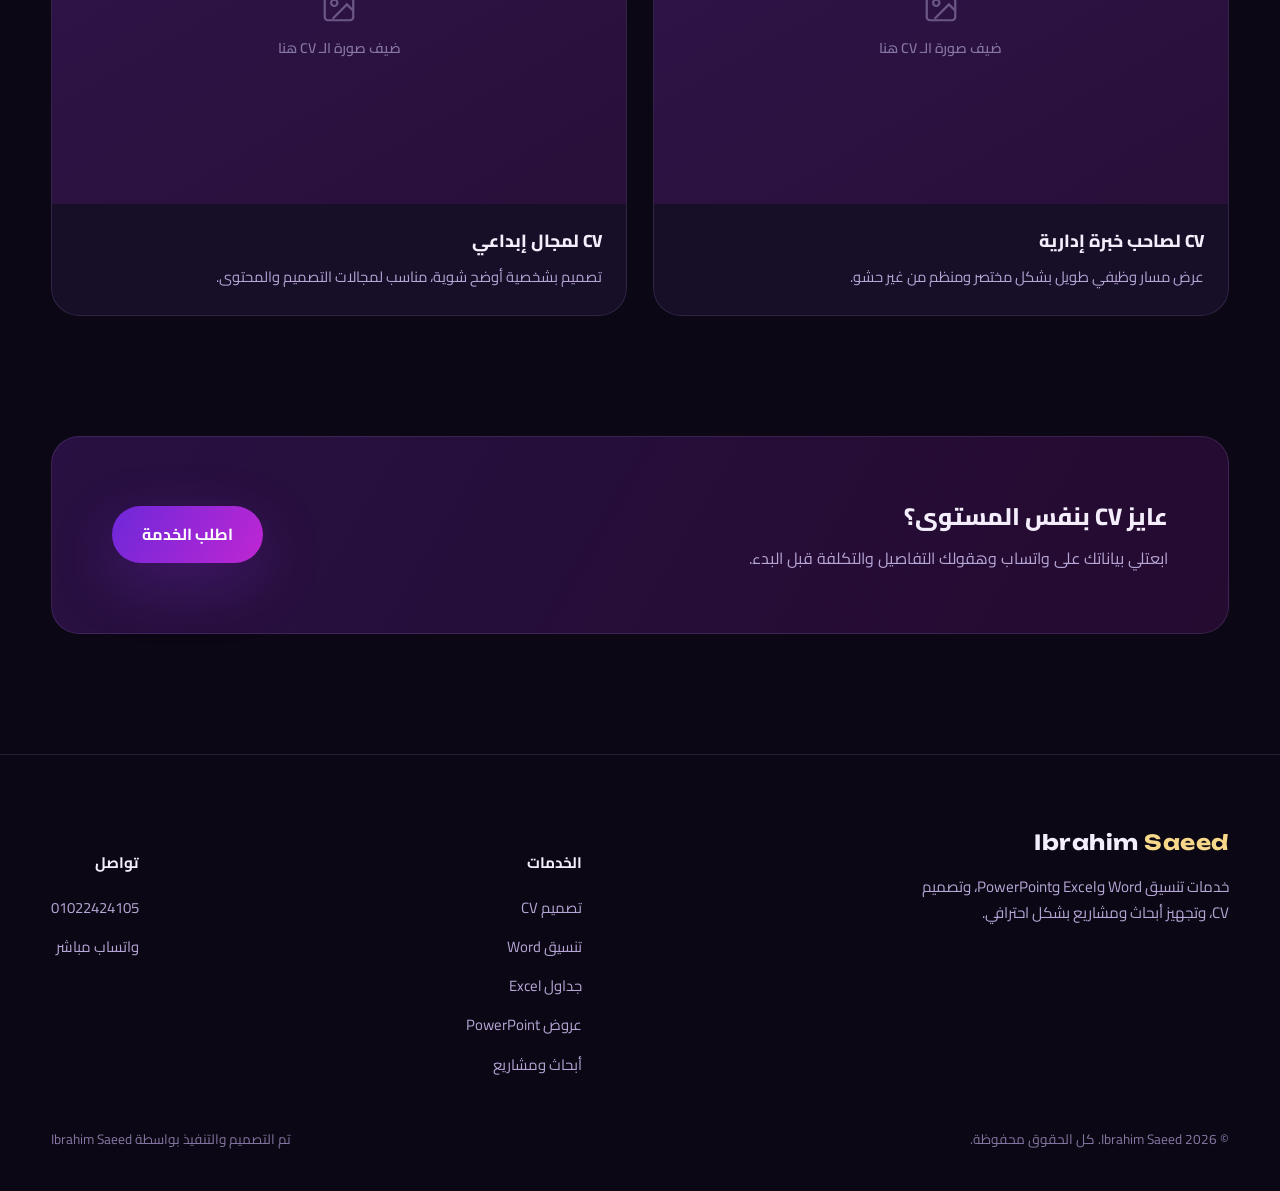
==== commit 3c751b18: "Update CV project card with image and text changes" ====
--- a/services/cv.html
+++ b/services/cv.html
@@ -61,16 +61,12 @@
       </div>
 
       <div class="project-card will-reveal" style="transition-delay:.05s">
-        <div class="project-media">
-          <!-- استبدل الـ div اللي جوه بـ: <img src="../images/cv-2.jpg" alt="CV هندسة"> -->
-          <div class="media-placeholder">
-            <svg viewBox="0 0 24 24" fill="none" stroke="currentColor" stroke-width="1.4"><rect x="3" y="3" width="18" height="18" rx="2"/><circle cx="9" cy="10" r="2"/><path d="m21 15-4-4-9 9"/></svg>
-            <span>ضيف صورة الـ CV هنا</span>
-          </div>
+        <div class="project-media" style="aspect-ratio:1000/1414;">
+          <img src="../images/cv-2.jpg" alt="قالب CV احترافي بتصميم بسيط وأنيق">
         </div>
         <div class="project-info">
-          <h3>CV لمهندس حديث التخرج</h3>
-          <p>ترتيب المشاريع الدراسية والمهارات التقنية بشكل يبرزها للشركات.</p>
+          <h3>CV بتصميم بسيط وواضح</h3>
+          <p>ترتيب واضح للتعليم والخبرات والمهارات في تصميم نظيف ومباشر.</p>
         </div>
       </div>
 
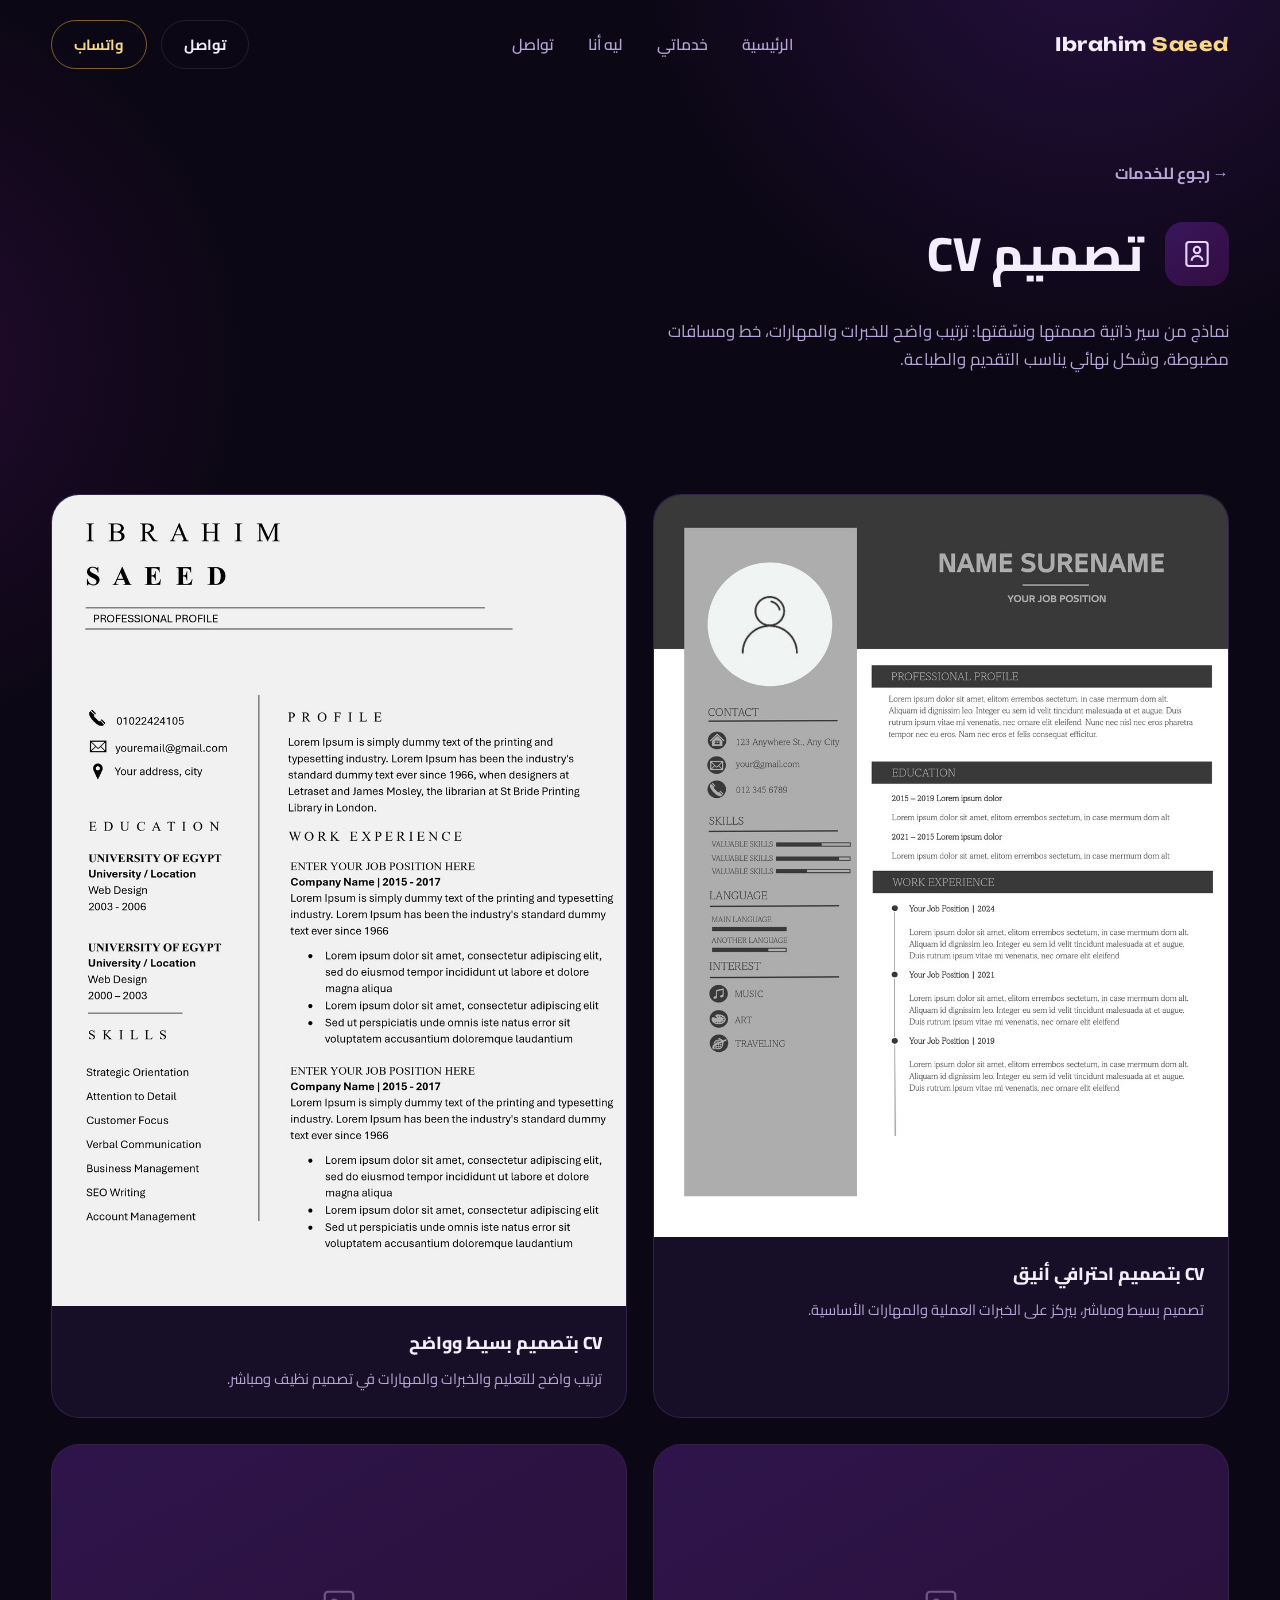
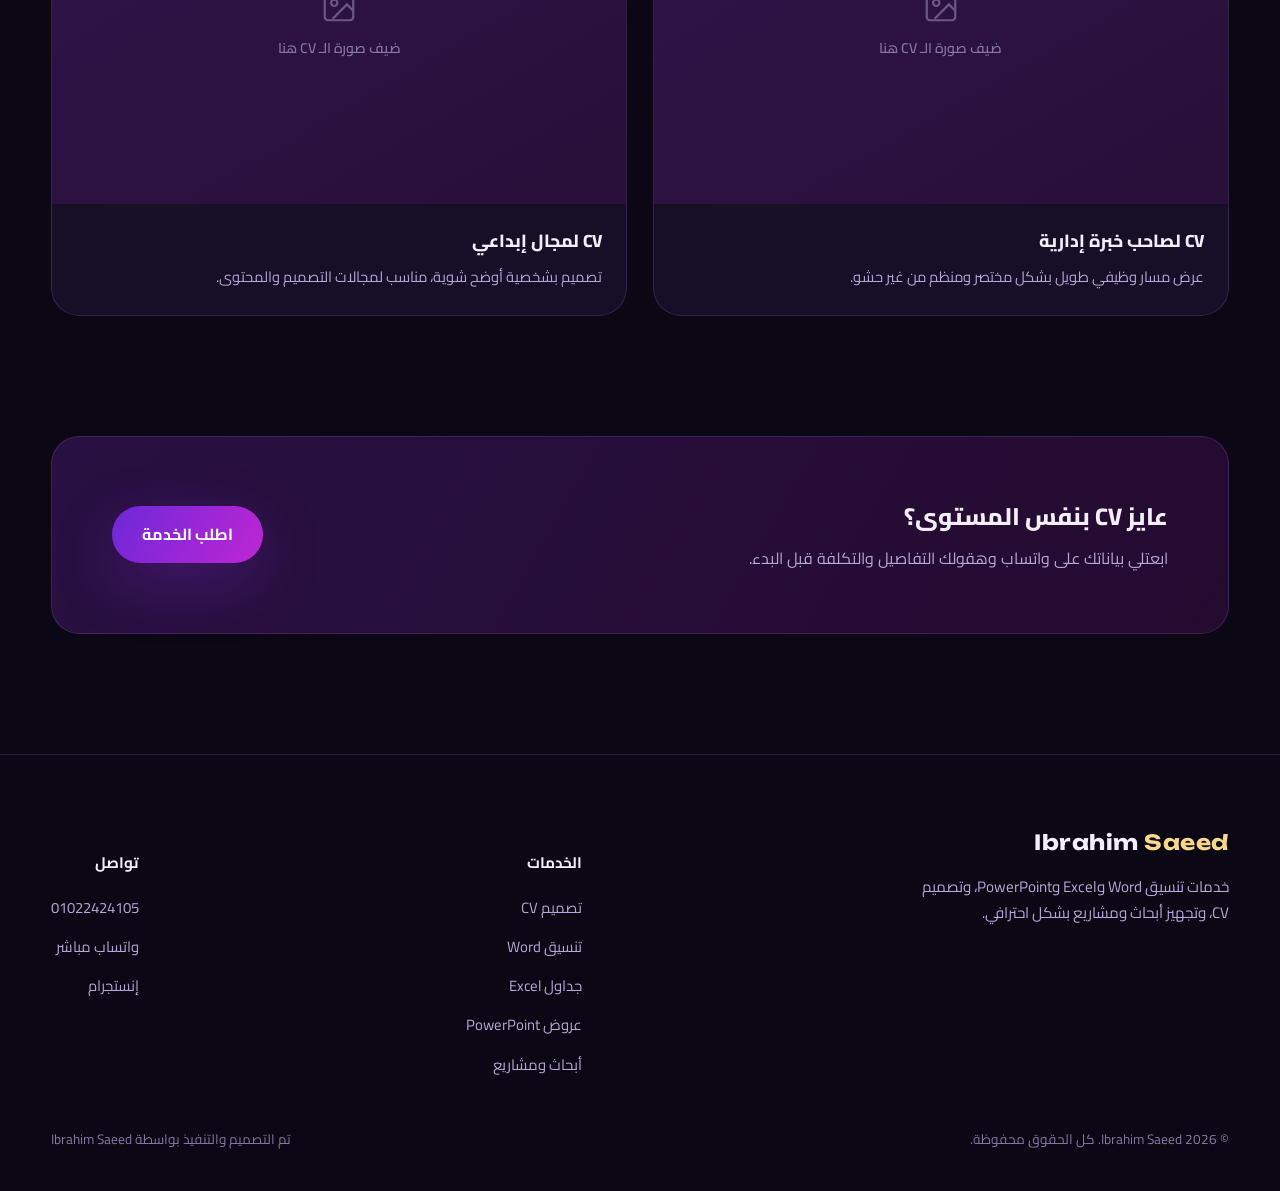
==== commit f15e389a: "Add Instagram link to cv.html Added Instagram link to contact section." ====
--- a/services/cv.html
+++ b/services/cv.html
@@ -136,6 +136,7 @@
         <ul>
           <li><a href="tel:01022424105" class="ltr" style="display:inline-block">01022424105</a></li>
           <li><a href="https://wa.me/201022424105" target="_blank">واتساب مباشر</a></li>
+          <li><a href="https://www.instagram.com/_ibrahimoffice/" target="_blank">إنستجرام</a></li>
         </ul>
       </div>
     </div>
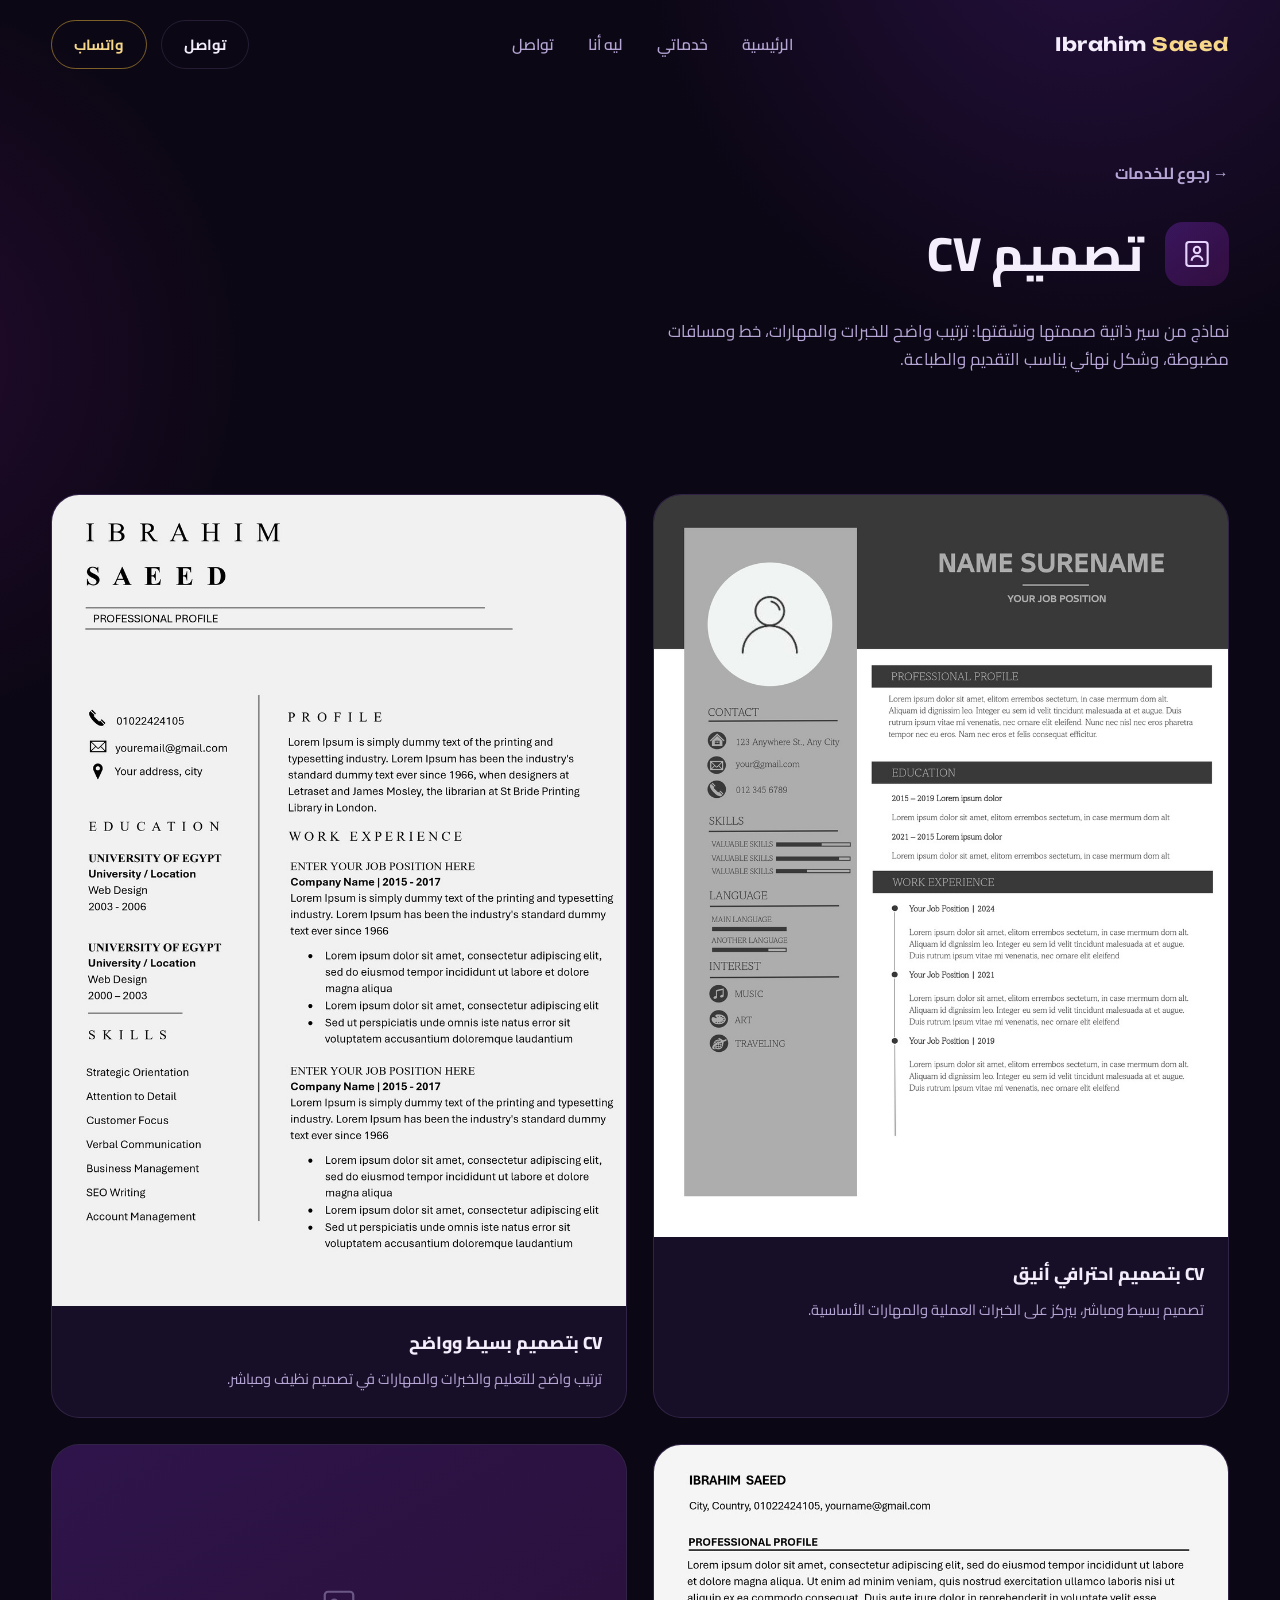
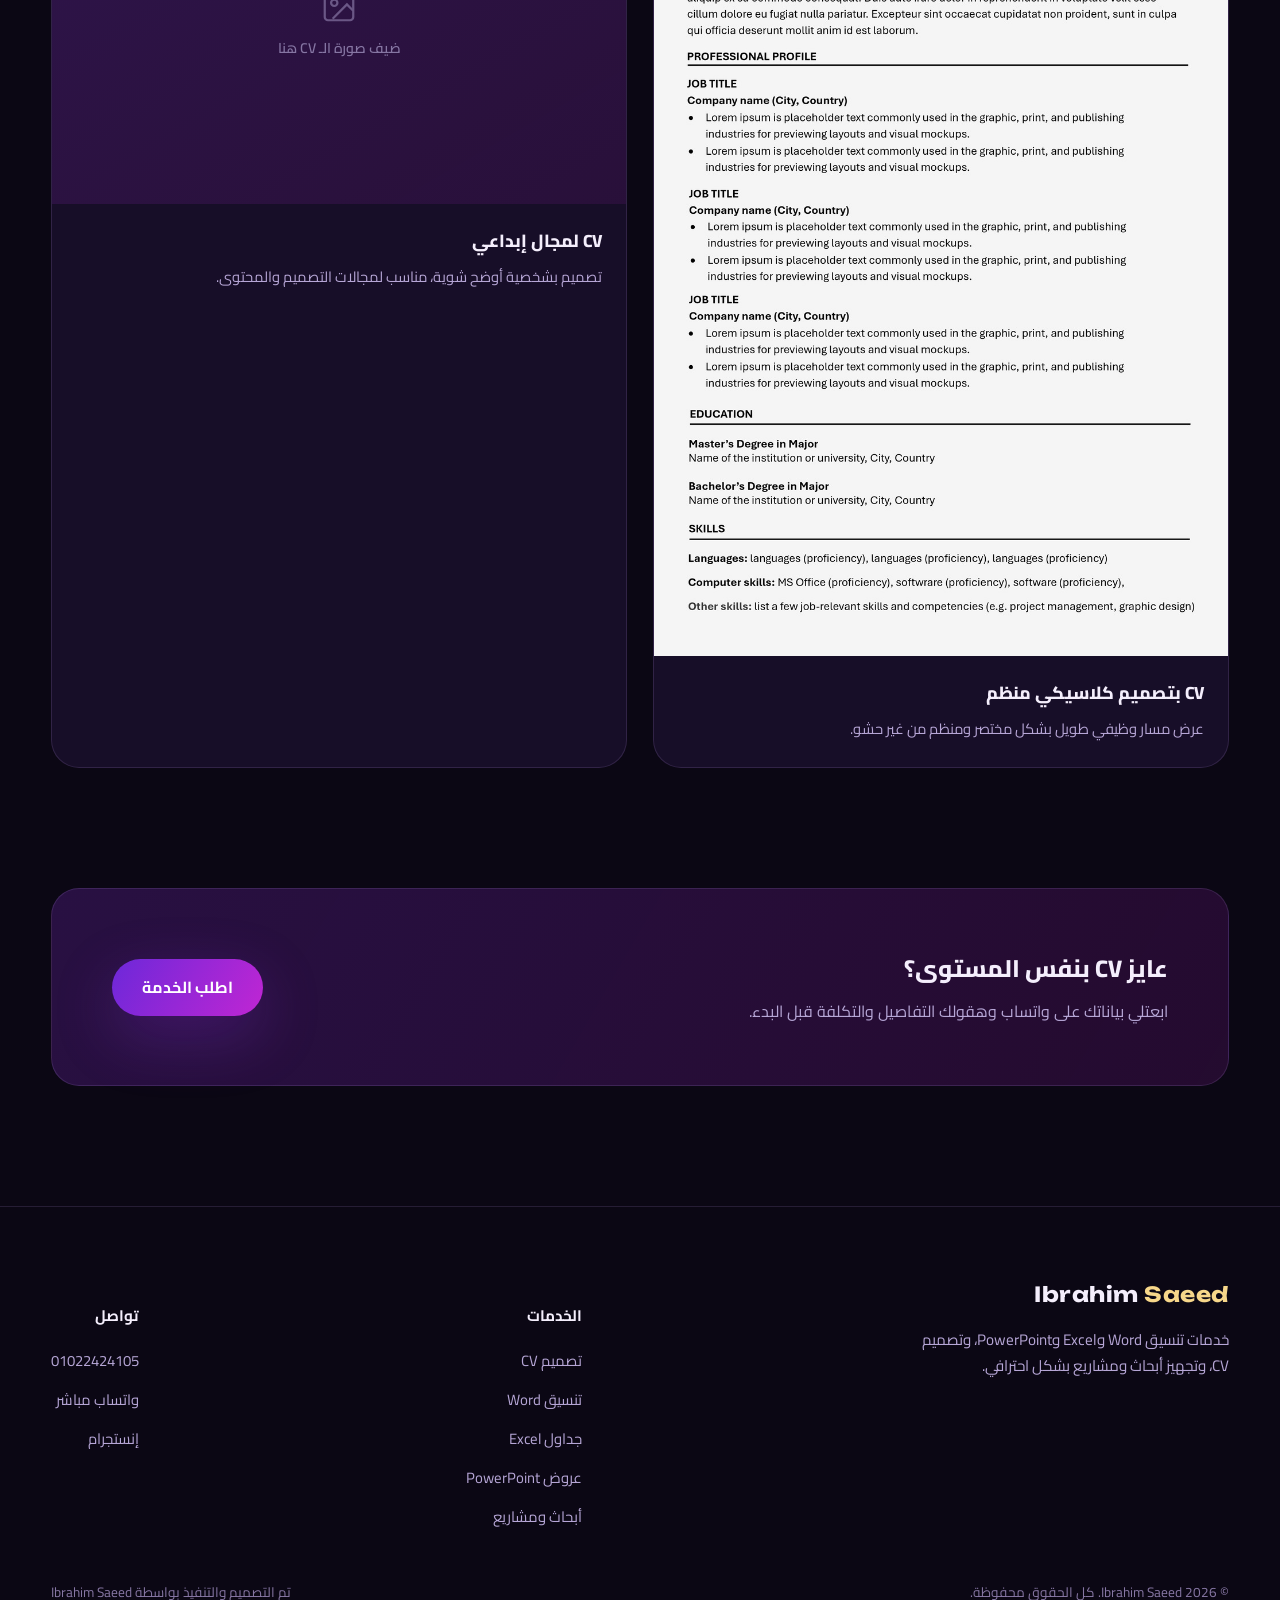
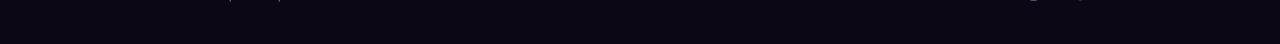
==== commit ee2a512e: "Update cv.html" ====
--- a/services/cv.html
+++ b/services/cv.html
@@ -71,15 +71,11 @@
       </div>
 
       <div class="project-card will-reveal" style="transition-delay:.1s">
-        <div class="project-media">
-          <!-- استبدل الـ div اللي جوه بـ: <img src="../images/cv-3.jpg" alt="CV إداري"> -->
-          <div class="media-placeholder">
-            <svg viewBox="0 0 24 24" fill="none" stroke="currentColor" stroke-width="1.4"><rect x="3" y="3" width="18" height="18" rx="2"/><circle cx="9" cy="10" r="2"/><path d="m21 15-4-4-9 9"/></svg>
-            <span>ضيف صورة الـ CV هنا</span>
-          </div>
+        <div class="project-media" style="aspect-ratio:1000/1414;">
+          <img src="../images/cv-3.jpg" alt="CV بتصميم كلاسيكي منظم بالأقسام">
         </div>
         <div class="project-info">
-          <h3>CV لصاحب خبرة إدارية</h3>
+          <h3>CV بتصميم كلاسيكي منظم</h3>
           <p>عرض مسار وظيفي طويل بشكل مختصر ومنظم من غير حشو.</p>
         </div>
       </div>
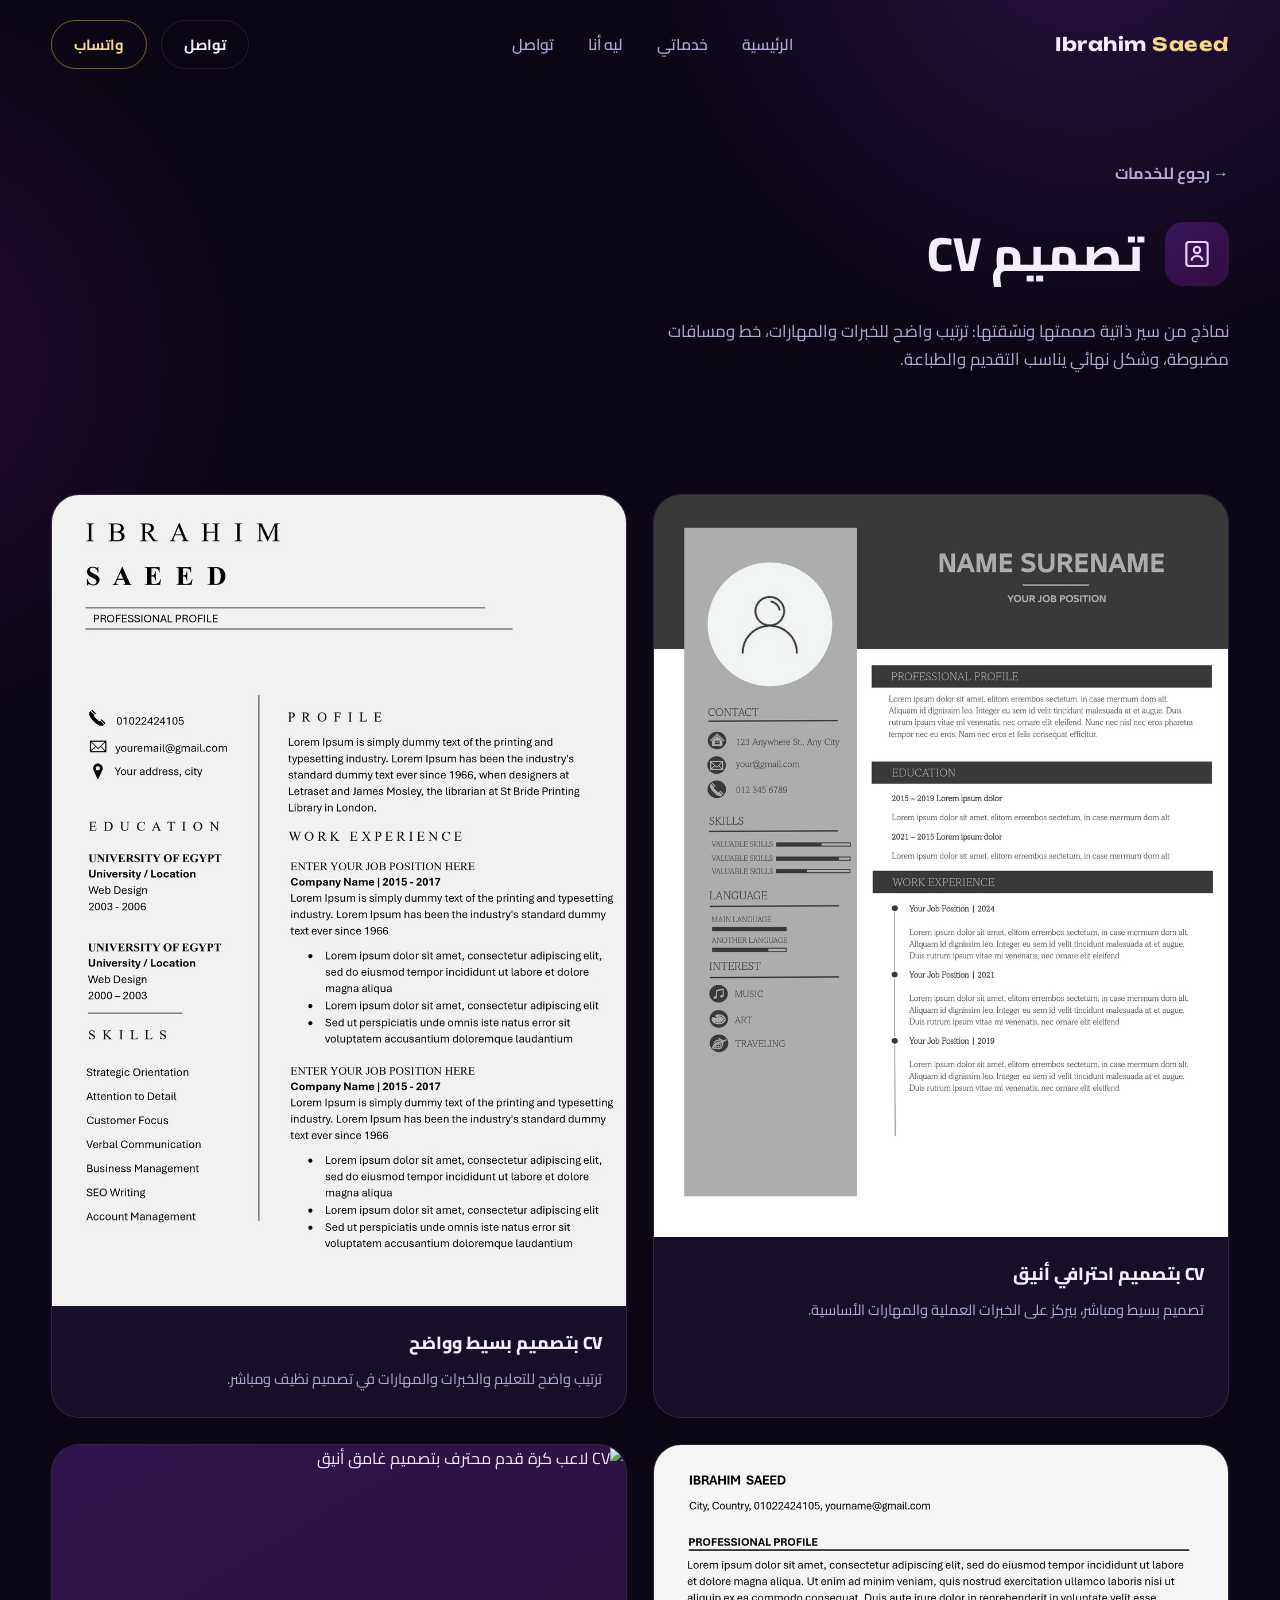
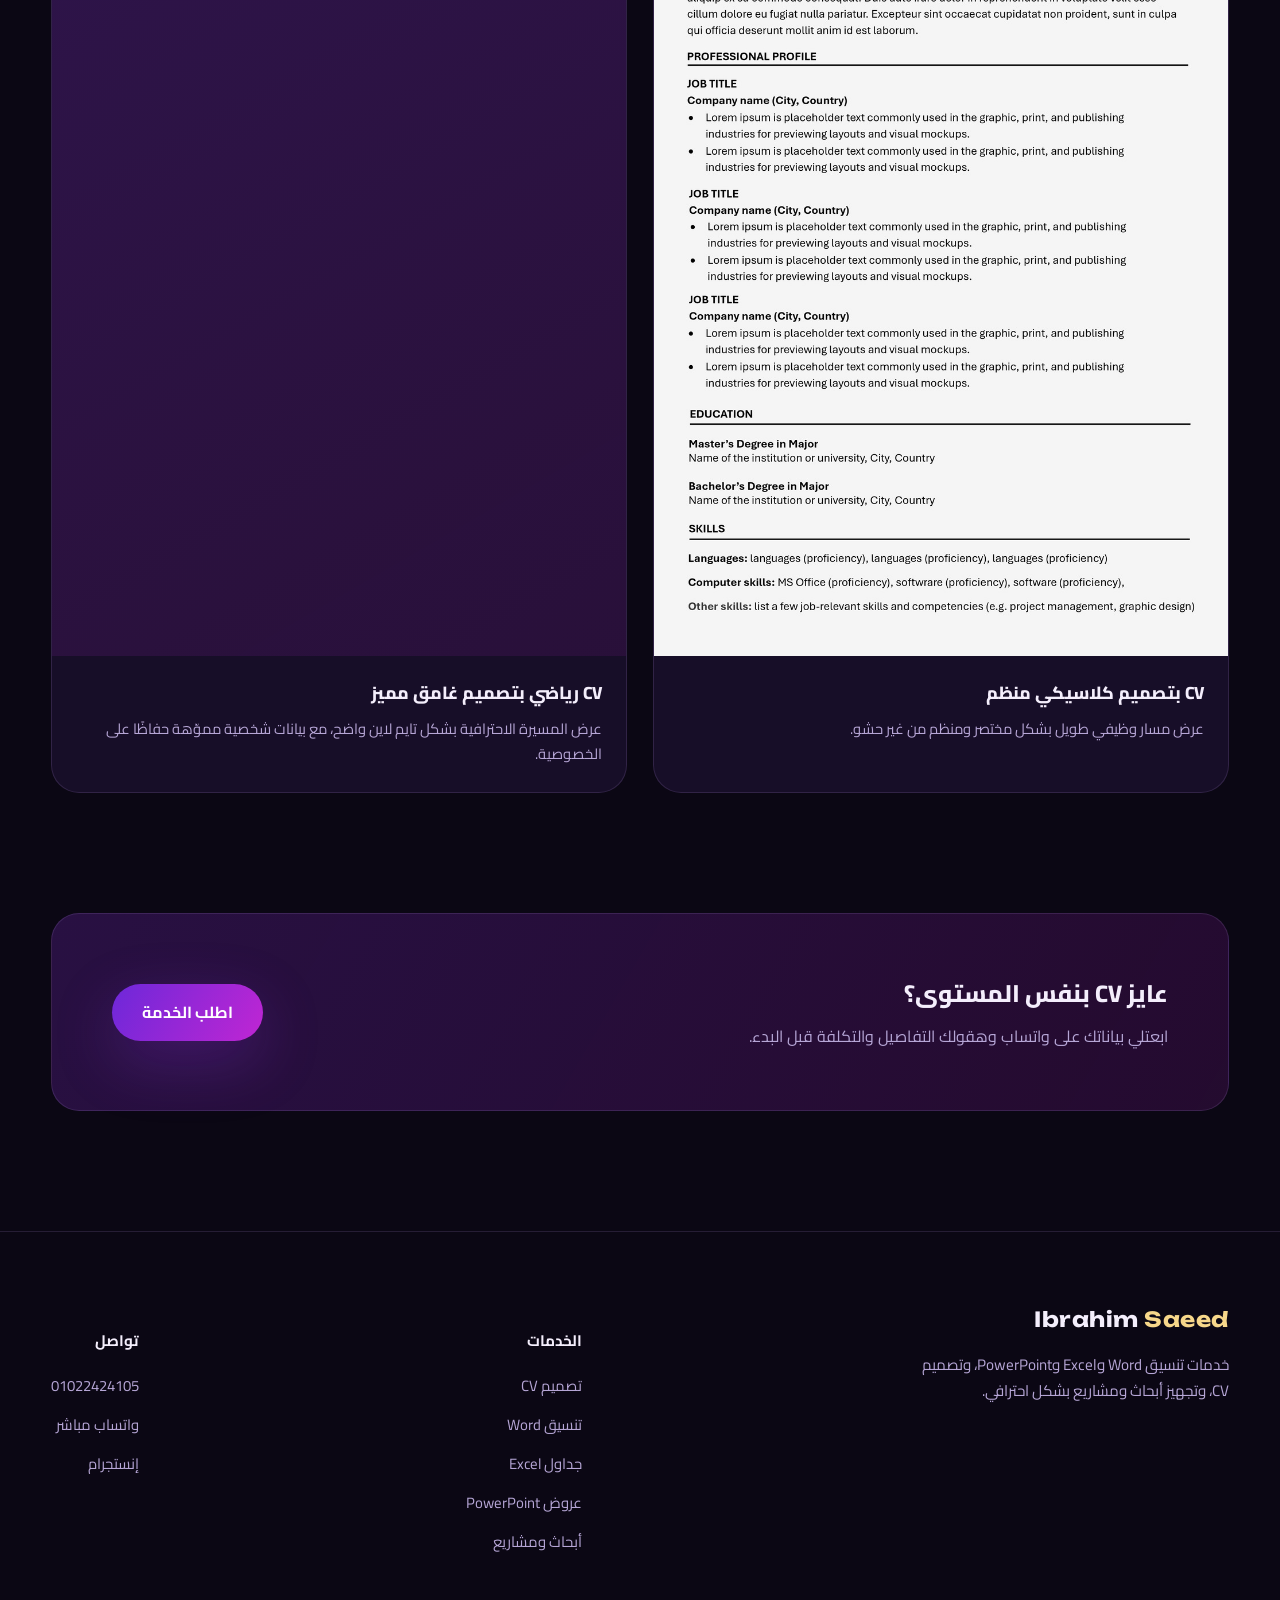
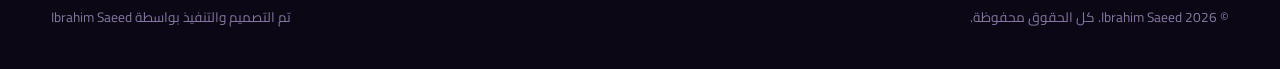
==== commit 00c6e828: "Update CV project card with new image and details" ====
--- a/services/cv.html
+++ b/services/cv.html
@@ -81,16 +81,12 @@
       </div>
 
       <div class="project-card will-reveal" style="transition-delay:.15s">
-        <div class="project-media">
-          <!-- استبدل الـ div اللي جوه بـ: <img src="../images/cv-4.jpg" alt="CV إبداعي"> -->
-          <div class="media-placeholder">
-            <svg viewBox="0 0 24 24" fill="none" stroke="currentColor" stroke-width="1.4"><rect x="3" y="3" width="18" height="18" rx="2"/><circle cx="9" cy="10" r="2"/><path d="m21 15-4-4-9 9"/></svg>
-            <span>ضيف صورة الـ CV هنا</span>
-          </div>
+        <div class="project-media" style="aspect-ratio:1000/1414;">
+          <img src="../images/cv-4.jpg" alt="CV لاعب كرة قدم محترف بتصميم غامق أنيق">
         </div>
         <div class="project-info">
-          <h3>CV لمجال إبداعي</h3>
-          <p>تصميم بشخصية أوضح شوية، مناسب لمجالات التصميم والمحتوى.</p>
+          <h3>CV رياضي بتصميم غامق مميز</h3>
+          <p>عرض المسيرة الاحترافية بشكل تايم لاين واضح، مع بيانات شخصية مموّهة حفاظًا على الخصوصية.</p>
         </div>
       </div>
 
--- a/assets/style.css
+++ b/assets/style.css
@@ -246,7 +246,6 @@
   color: var(--gold-soft);
   letter-spacing: 1px;
   margin-bottom: 18px;
-  opacity:0;
 }
 .hero-name{
   font-family: 'Unbounded', sans-serif;
@@ -254,7 +253,6 @@
   font-size: clamp(2.6rem, 6vw, 4.6rem);
   line-height: 1.05;
   color: var(--text-1);
-  opacity:0;
 }
 .hero-role{
   font-size: clamp(1.2rem, 2.2vw, 1.6rem);
@@ -264,21 +262,18 @@
   -webkit-background-clip: text;
   background-clip: text;
   color: transparent;
-  opacity:0;
 }
 .hero-desc{
   margin-top: 22px;
   color: var(--text-2);
   max-width: 480px;
   font-size: 1.05rem;
-  opacity:0;
 }
 .hero-actions{
   margin-top: 38px;
   display:flex;
   gap: 16px;
   flex-wrap: wrap;
-  opacity:0;
 }
 
 .reveal{ animation: revealUp .9s var(--ease) forwards; }
@@ -596,11 +591,32 @@
   font-size: .85rem;
   flex-wrap: wrap;
   gap: 10px;
-}
+  align-items: center;
+}
+
+.visitor-counter{
+  display:inline-flex;
+  align-items:center;
+  gap:8px;
+  padding: 7px 16px;
+  border-radius: 999px;
+  background: linear-gradient(120deg, rgba(147,51,234,0.16), rgba(192,38,212,0.1));
+  border: 1px solid rgba(240,185,63,0.35);
+}
+.visitor-counter svg{ color: var(--gold-soft); flex-shrink:0; }
+.visitor-counter #visitor-count{
+  font-family: 'Unbounded', sans-serif;
+  font-weight: 700;
+  color: var(--text-1);
+  font-size: .9rem;
+}
+.visitor-counter .visitor-label{ color: var(--text-2); font-weight:600; font-size: .82rem; }
 
 /* ---------- Scroll reveal (single, purposeful) ---------- */
-.will-reveal{ opacity:0; transform: translateY(28px); transition: opacity .8s var(--ease), transform .8s var(--ease); }
-.will-reveal.in{ opacity:1; transform: translateY(0); }
+/* Visible by default. JS adds .pre only once it can guarantee revealing it again via .in,
+   so content never gets stuck invisible if a script fails to load. */
+.will-reveal.pre{ opacity:0; transform: translateY(28px); transition: opacity .8s var(--ease), transform .8s var(--ease); }
+.will-reveal.pre.in{ opacity:1; transform: translateY(0); }
 
 /* ---------- Responsive ---------- */
 @media (max-width: 980px){
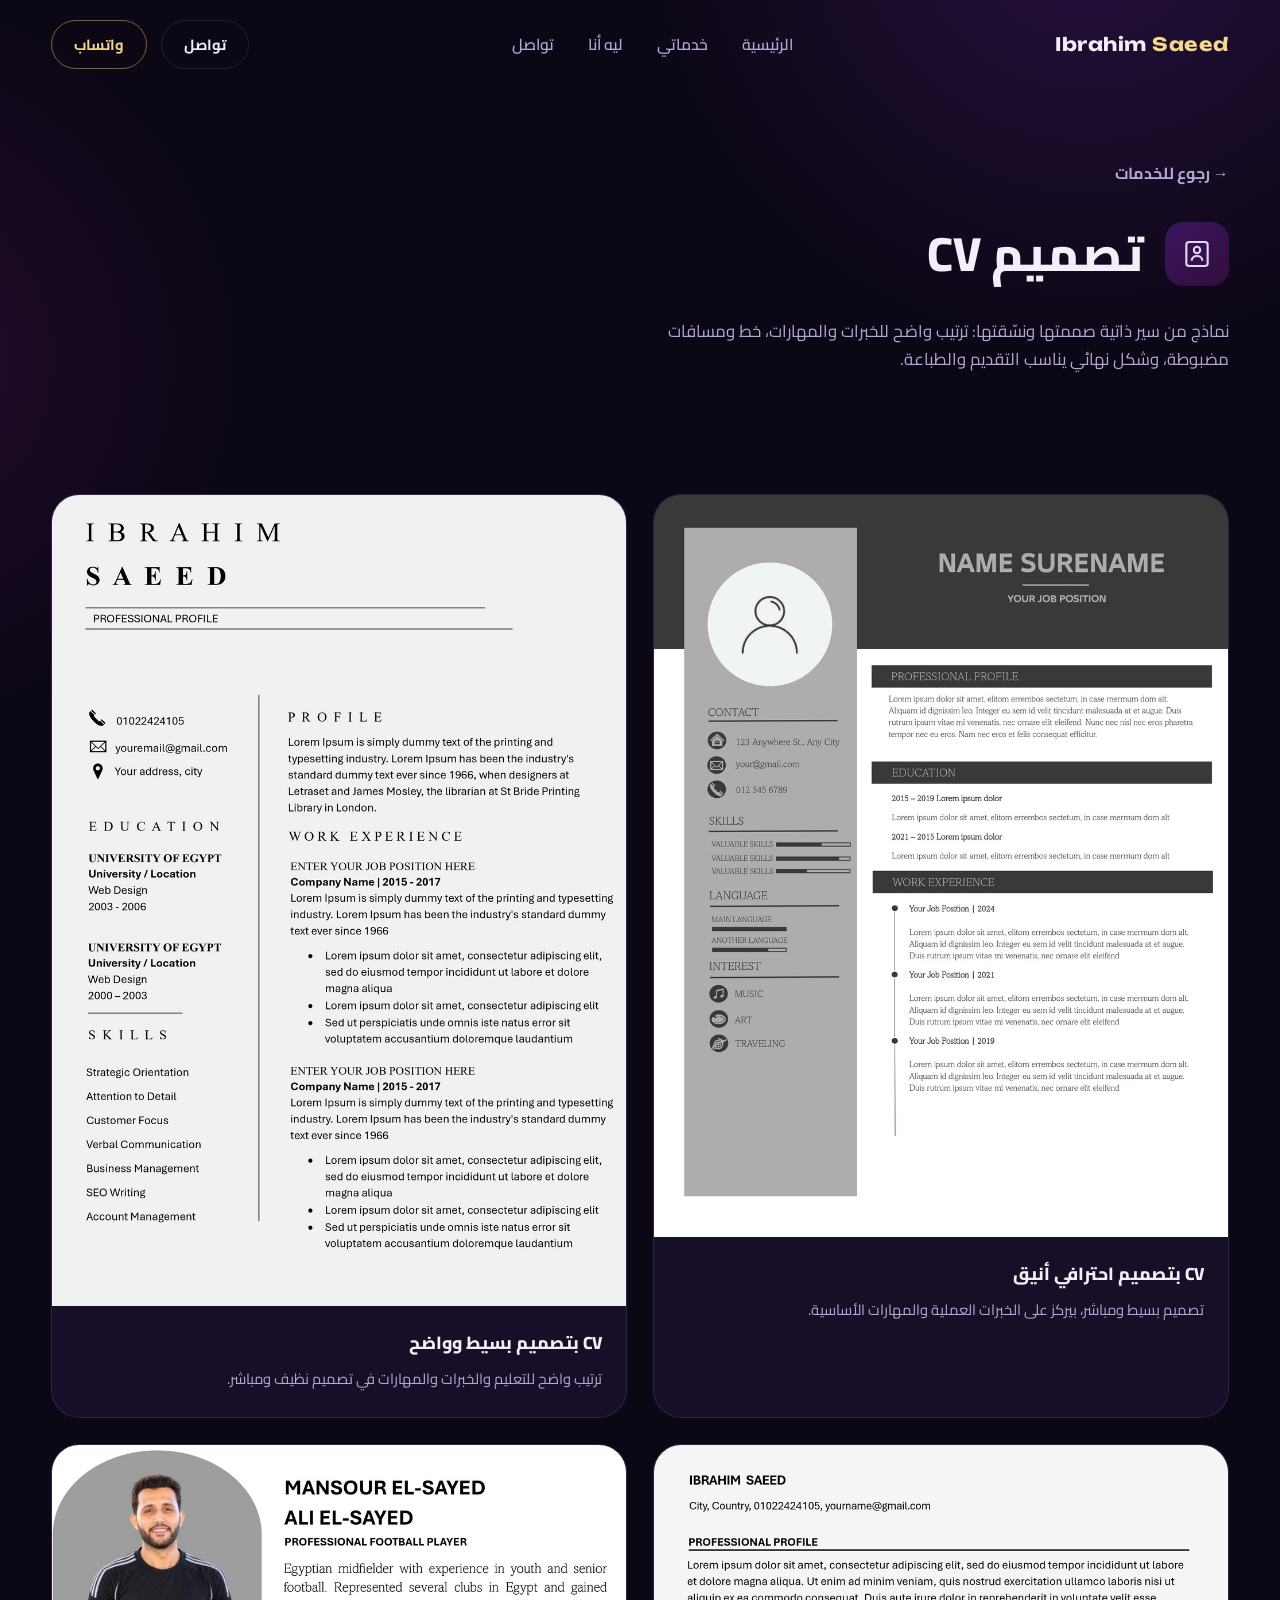
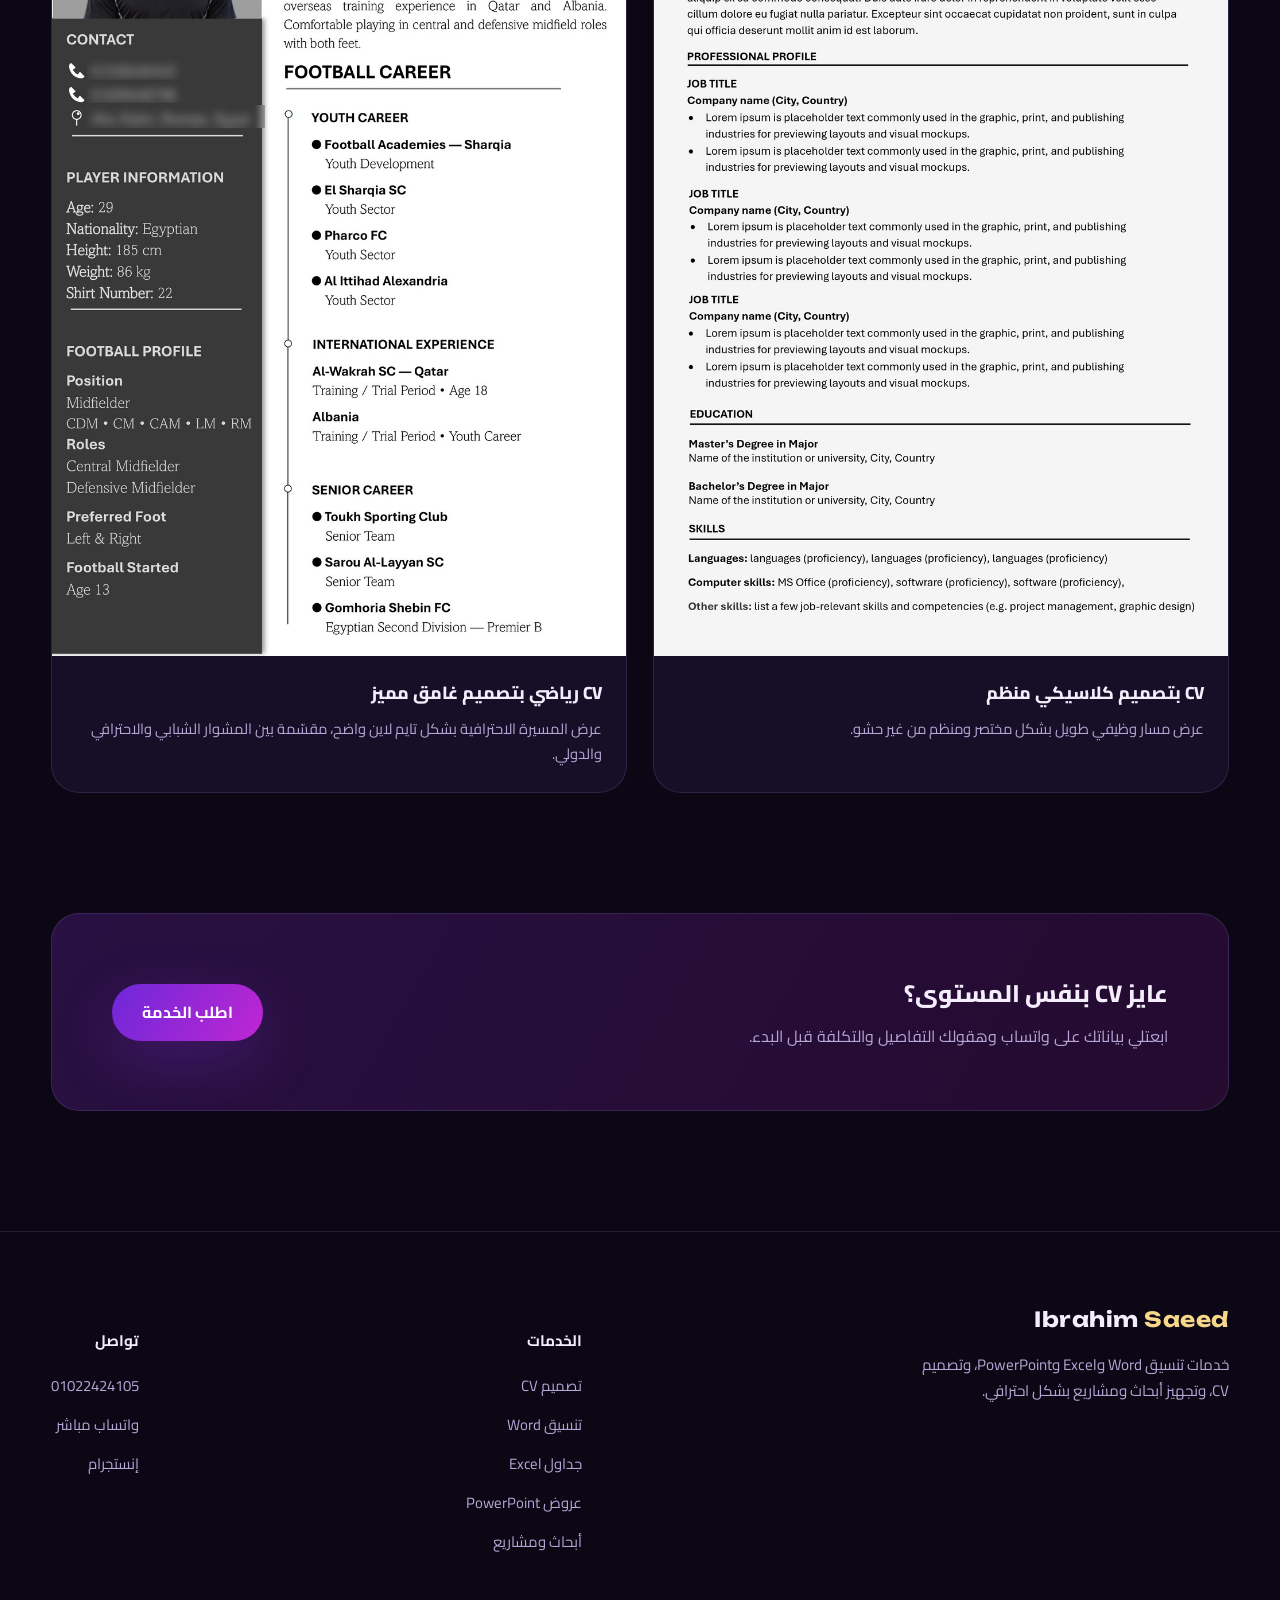
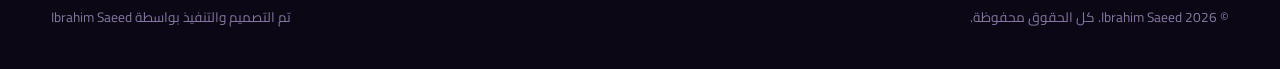
==== commit 694eb0d3: "Revise project description in cv.html Updated the project description to clarify the timeline struct" ====
--- a/services/cv.html
+++ b/services/cv.html
@@ -86,7 +86,7 @@
         </div>
         <div class="project-info">
           <h3>CV رياضي بتصميم غامق مميز</h3>
-          <p>عرض المسيرة الاحترافية بشكل تايم لاين واضح، مع بيانات شخصية مموّهة حفاظًا على الخصوصية.</p>
+          <p>عرض المسيرة الاحترافية بشكل تايم لاين واضح، مقسّمة بين المشوار الشبابي والاحترافي والدولي.</p>
         </div>
       </div>
 
